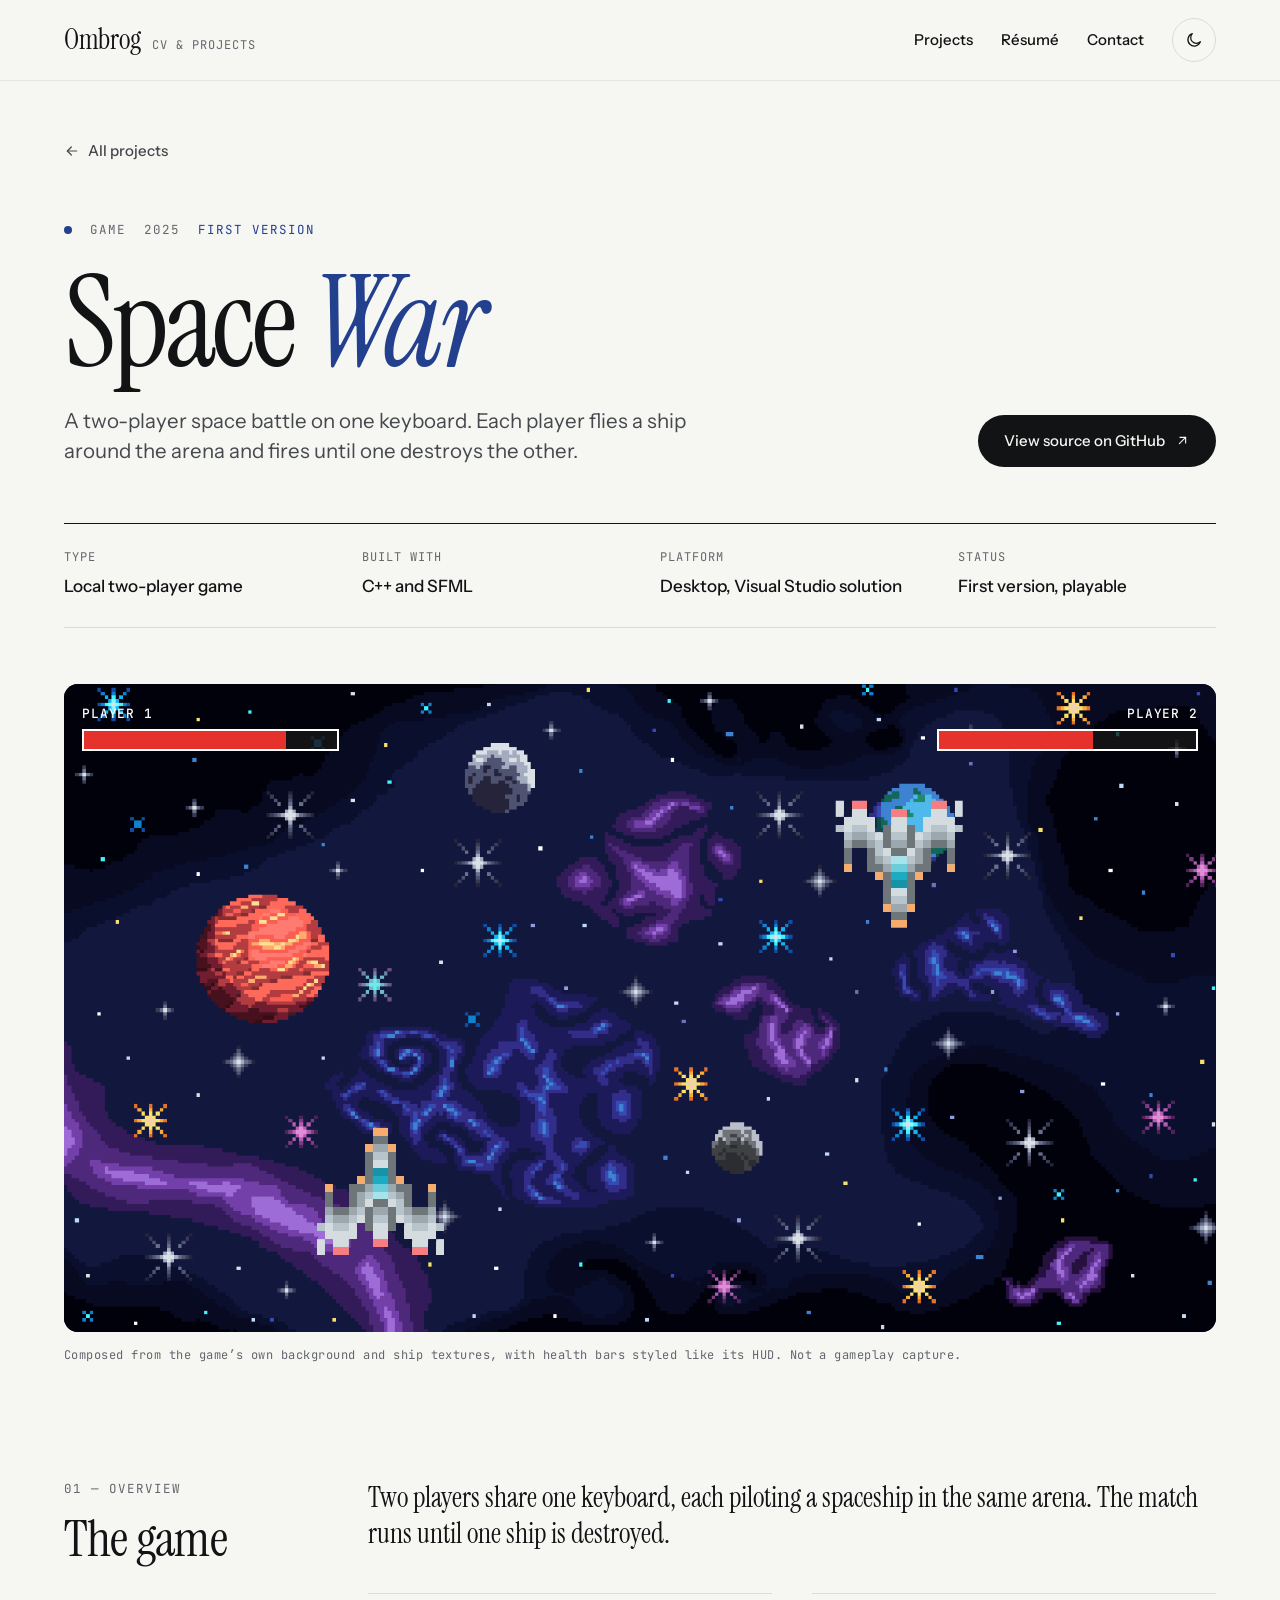
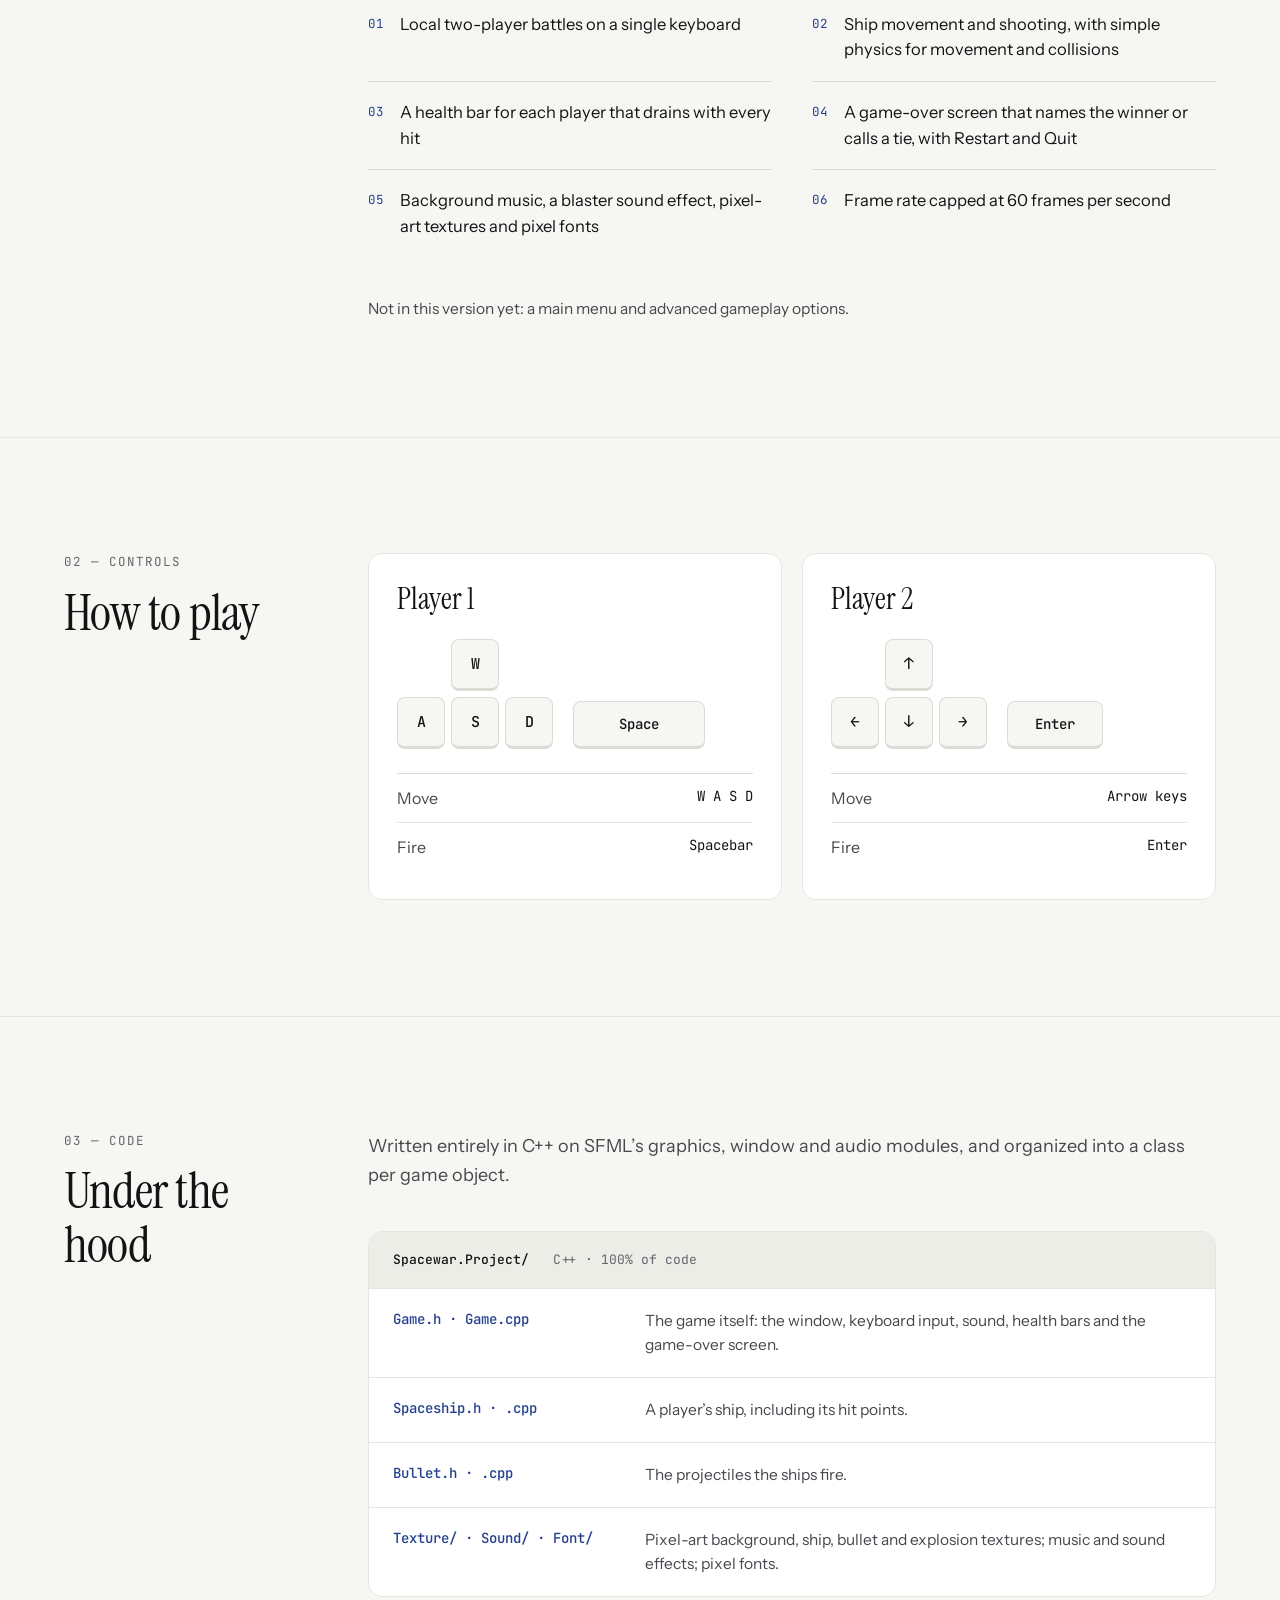
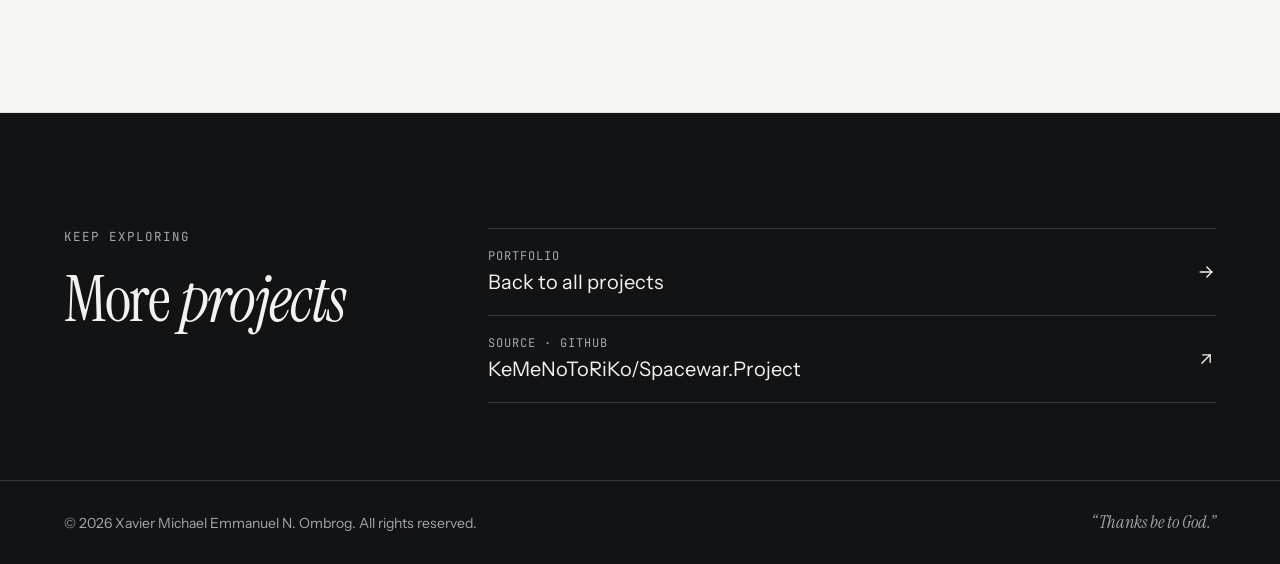
==== spacewar.html @ ef730c47 "fix" ====
<!doctype html>
<html lang="en">
<head>
<meta charset="utf-8">
<meta name="viewport" content="width=device-width, initial-scale=1">
<title>Space War — Project</title>
<meta name="description" content="Space War: a two-player space battle on one keyboard, written in C++ with SFML.">
<link rel="preconnect" href="https://fonts.googleapis.com">
<link rel="preconnect" href="https://fonts.gstatic.com" crossorigin="anonymous">
<link href="https://fonts.googleapis.com/css2?family=Instrument+Sans:wght@400;500;600&amp;family=Instrument+Serif:ital@0;1&amp;family=JetBrains+Mono:wght@400;500&amp;display=swap" rel="stylesheet">
<style>
html{scroll-behavior:smooth}
body{margin:0;background:#121315}
body:has(.t-dark){background:#16171A}
.t-light{--bg:#F6F6F3;--surface:#FFFFFF;--surface-2:#EDEDE8;--ink:#121315;--ink-2:#45484D;--muted:#63676D;--line:#DCDCD6;--line-soft:#E6E6E1;--rule:#121315;--band:#121315;--band-ink:#F2F2EE;--band-muted:#A3A7AD;--band-line:#34373C;--btn:#121315;--btn-ink:#F6F6F3;--btn-hover:#2C2F35;color-scheme:light}
.t-dark{--bg:#0F1012;--surface:#16171A;--surface-2:#1C1D21;--ink:#EDEDE8;--ink-2:#B9BCC1;--muted:#8E9298;--line:#2B2D32;--line-soft:#222428;--rule:#EDEDE8;--band:#16171A;--band-ink:#EDEDE8;--band-muted:#8E9298;--band-line:#2B2D32;--btn:#EDEDE8;--btn-ink:#0F1012;--btn-hover:#FFFFFF;color-scheme:dark}
.t-light.a-blue{--accent:#23408E}.t-dark.a-blue{--accent:#9DB2F2}
.t-light.a-forest{--accent:#1F5C52}.t-dark.a-forest{--accent:#8CCFBF}
.t-light.a-wine{--accent:#7A2E3A}.t-dark.a-wine{--accent:#E8A6B1}
a{color:inherit;text-decoration:none}
a:hover{color:var(--accent)}
.band a:hover{color:var(--band-ink);text-decoration:underline;text-underline-offset:5px;text-decoration-thickness:1px}
.btn:hover{background:var(--btn-hover) !important;color:var(--btn-ink) !important}
.toggle:hover{border-color:var(--ink) !important}
:focus-visible{outline:2px solid var(--accent);outline-offset:3px}
::selection{background:var(--accent);color:var(--bg)}
.t-light .icon-sun,.t-dark .icon-moon{display:none}
</style>
</head>
<body>
<div id="top" class="t-light a-blue" style="background: var(--bg); color: var(--ink); font-family: 'Instrument Sans', 'Helvetica Neue', Arial, sans-serif; font-size: 16px; line-height: 1.5; -webkit-font-smoothing: antialiased; transition: background-color 0.25s ease, color 0.25s ease">
  <script src="site.js"></script>

  <!-- Masthead -->
  <header style="border-bottom: 1px solid var(--line-soft)">
    <div style="max-width: 1280px; margin: 0 auto; padding: 18px clamp(20px, 5vw, 64px); box-sizing: border-box; display: flex; flex-wrap: wrap; align-items: center; justify-content: space-between; gap: 8px 32px">
      <a href="index.html" style="display: flex; align-items: baseline; gap: 12px; min-height: 44px; flex-wrap: wrap; align-content: center">
        <span style="font-family: 'Instrument Serif', 'Iowan Old Style', Georgia, serif; font-size: 28px; line-height: 44px; letter-spacing: -0.01em">Ombrog</span>
        <span style="font-family: 'JetBrains Mono', ui-monospace, Menlo, monospace; font-size: 12px; letter-spacing: 0.08em; text-transform: uppercase; color: var(--muted)">CV &amp; projects</span>
      </a>
      <div style="display: flex; flex-wrap: wrap; align-items: center; gap: 8px 28px">
        <nav aria-label="Site" style="display: flex; flex-wrap: wrap; gap: 0 28px; font-size: 15px; font-weight: 500">
          <a href="index.html#projects" style="display: flex; align-items: center; min-height: 44px">Projects</a>
          <a href="index.html#resume" style="display: flex; align-items: center; min-height: 44px">Résumé</a>
          <a href="index.html#contact" style="display: flex; align-items: center; min-height: 44px">Contact</a>
        </nav>
        <button type="button" class="toggle" id="theme-toggle" aria-label="Switch to dark theme" title="Switch to dark theme" style="width: 44px; height: 44px; padding: 0; display: inline-flex; align-items: center; justify-content: center; border-radius: 999px; border: 1px solid var(--line); background: transparent; color: var(--ink); cursor: pointer; transition: border-color 0.2s ease">
          <svg class="icon-moon" width="18" height="18" viewBox="0 0 24 24" fill="none" stroke="currentColor" stroke-width="1.7" stroke-linecap="round" stroke-linejoin="round" aria-hidden="true"><path d="M20.5 14.2A8.5 8.5 0 1 1 9.8 3.5a6.8 6.8 0 0 0 10.7 10.7z"></path></svg>
          <svg class="icon-sun" width="18" height="18" viewBox="0 0 24 24" fill="none" stroke="currentColor" stroke-width="1.7" stroke-linecap="round" stroke-linejoin="round" aria-hidden="true"><circle cx="12" cy="12" r="4"></circle><path d="M12 2.5v2M12 19.5v2M4.6 4.6L6 6M18 18l1.4 1.4M2.5 12h2M19.5 12h2M4.6 19.4L6 18M18 6l1.4-1.4"></path></svg>
        </button>
      </div>
    </div>
  </header>

  <main>
    <!-- Title -->
    <section aria-labelledby="pj-title" style="max-width: 1280px; margin: 0 auto; padding: clamp(32px, 4vw, 48px) clamp(20px, 5vw, 64px) clamp(40px, 5vw, 56px); box-sizing: border-box; display: flex; flex-direction: column; gap: 24px">
      <a href="index.html#projects" style="align-self: flex-start; display: inline-flex; align-items: center; gap: 8px; min-height: 44px; font-size: 15px; font-weight: 500; color: var(--ink-2)">
        <svg width="16" height="16" viewBox="0 0 24 24" fill="none" stroke="currentColor" stroke-width="1.8" stroke-linecap="round" stroke-linejoin="round" aria-hidden="true"><path d="M19 12H5"></path><path d="M11 6l-6 6 6 6"></path></svg>
        <span>All projects</span>
      </a>
      <p style="margin: 24px 0 0; display: flex; flex-wrap: wrap; align-items: center; gap: 6px 18px; font-family: 'JetBrains Mono', ui-monospace, Menlo, monospace; font-size: 12.5px; letter-spacing: 0.08em; text-transform: uppercase; color: var(--muted)">
        <span aria-hidden="true" style="width: 8px; height: 8px; border-radius: 50%; background: var(--accent); flex: none"></span>
        <span>Game</span>
        <span>2025</span>
        <span style="color: var(--accent)">First version</span>
      </p>
      <div style="display: flex; flex-wrap: wrap; align-items: flex-end; justify-content: space-between; gap: 28px 64px">
        <div style="flex: 999 1 560px; min-width: 0; display: flex; flex-direction: column; gap: 24px">
          <h1 id="pj-title" style="margin: 0; font-family: 'Instrument Serif', 'Iowan Old Style', Georgia, serif; font-weight: 400; font-size: clamp(3.5rem, 10vw, 9rem); line-height: 0.92; letter-spacing: -0.03em">Space <em style="font-style: italic; color: var(--accent)">War</em></h1>
          <p style="margin: 0; max-width: 40rem; font-size: clamp(1.125rem, 1.6vw, 1.375rem); line-height: 1.5; color: var(--ink-2); text-wrap: pretty">A two-player space battle on one keyboard. Each player flies a ship around the arena and fires until one destroys the other.</p>
        </div>
        <a class="btn" href="https://github.com/KeMeNoToRiKo/Spacewar.Project" target="_blank" rel="noopener" style="display: inline-flex; align-items: center; gap: 10px; min-height: 52px; padding: 0 26px; border-radius: 999px; background: var(--btn); color: var(--btn-ink); font-size: 15px; font-weight: 500; transition: background-color 0.2s ease">
          <span>View source on GitHub</span>
          <svg width="15" height="15" viewBox="0 0 24 24" fill="none" stroke="currentColor" stroke-width="1.8" stroke-linecap="round" stroke-linejoin="round" aria-hidden="true"><path d="M7 17L17 7"></path><path d="M8 7h9v9"></path></svg>
        </a>
      </div>
    </section>

    <!-- Facts -->
    <div style="max-width: 1280px; margin: 0 auto; padding: 0 clamp(20px, 5vw, 64px); box-sizing: border-box">
      <dl style="margin: 0; display: grid; grid-template-columns: repeat(auto-fit, minmax(min(220px, 100%), 1fr)); gap: 0 40px; border-top: 1px solid var(--rule); border-bottom: 1px solid var(--line)">
        <div style="display: flex; flex-direction: column; gap: 8px; padding: 24px 0 28px">
          <dt style="font-family: 'JetBrains Mono', ui-monospace, Menlo, monospace; font-size: 12px; letter-spacing: 0.08em; text-transform: uppercase; color: var(--muted)">Type</dt>
          <dd style="margin: 0; font-size: 17px; font-weight: 500">Local two-player game</dd>
        </div>
        <div style="display: flex; flex-direction: column; gap: 8px; padding: 24px 0 28px">
          <dt style="font-family: 'JetBrains Mono', ui-monospace, Menlo, monospace; font-size: 12px; letter-spacing: 0.08em; text-transform: uppercase; color: var(--muted)">Built with</dt>
          <dd style="margin: 0; font-size: 17px; font-weight: 500">C++ and SFML</dd>
        </div>
        <div style="display: flex; flex-direction: column; gap: 8px; padding: 24px 0 28px">
          <dt style="font-family: 'JetBrains Mono', ui-monospace, Menlo, monospace; font-size: 12px; letter-spacing: 0.08em; text-transform: uppercase; color: var(--muted)">Platform</dt>
          <dd style="margin: 0; font-size: 17px; font-weight: 500">Desktop, Visual Studio solution</dd>
        </div>
        <div style="display: flex; flex-direction: column; gap: 8px; padding: 24px 0 28px">
          <dt style="font-family: 'JetBrains Mono', ui-monospace, Menlo, monospace; font-size: 12px; letter-spacing: 0.08em; text-transform: uppercase; color: var(--muted)">Status</dt>
          <dd style="margin: 0; font-size: 17px; font-weight: 500">First version, playable</dd>
        </div>
      </dl>
    </div>

    <!-- Stage -->
    <figure style="max-width: 1280px; margin: 0 auto; padding: clamp(40px, 5vw, 56px) clamp(20px, 5vw, 64px) 0; box-sizing: border-box; display: flex; flex-direction: column; gap: 14px">
      <div style="position: relative; aspect-ratio: 16 / 9; border-radius: 14px; overflow: hidden; background: #0B0E24">
        <img src="assets/spacewar/Background2.jpg" alt="Space War’s pixel-art arena: a starfield with planets and nebulae, with Player 1’s ship at the lower left and Player 2’s ship at the upper right" width="1336" height="768" style="position: absolute; inset: 0; width: 100%; height: 100%; object-fit: cover; image-rendering: pixelated">
        <img src="assets/spacewar/Spaceship.png" alt="" width="256" height="256" style="position: absolute; left: 22%; bottom: 12%; width: 11%; height: auto; image-rendering: pixelated">
        <img src="assets/spacewar/Spaceship.png" alt="" width="256" height="256" style="position: absolute; right: 22%; top: 18%; width: 11%; height: auto; transform: rotate(180deg); image-rendering: pixelated">
        <div aria-hidden="true" style="position: absolute; left: 1.6%; right: 1.6%; top: 3%; display: flex; justify-content: space-between; gap: 16px">
          <div style="display: flex; flex-direction: column; gap: 6px; width: 23%">
            <span style="font-family: 'JetBrains Mono', ui-monospace, Menlo, monospace; font-size: clamp(9px, 1vw, 13px); font-weight: 500; letter-spacing: 0.06em; color: #FFFFFF">PLAYER 1</span>
            <span style="display: block; height: clamp(8px, 1.4vw, 18px); border: 2px solid #FFFFFF; background: rgba(25, 25, 25, 0.78)">
              <span style="display: block; width: 80%; height: 100%; background: #E5322D"></span>
            </span>
          </div>
          <div style="display: flex; flex-direction: column; align-items: flex-end; gap: 6px; width: 23%">
            <span style="font-family: 'JetBrains Mono', ui-monospace, Menlo, monospace; font-size: clamp(9px, 1vw, 13px); font-weight: 500; letter-spacing: 0.06em; color: #FFFFFF">PLAYER 2</span>
            <span style="display: block; width: 100%; height: clamp(8px, 1.4vw, 18px); border: 2px solid #FFFFFF; background: rgba(25, 25, 25, 0.78)">
              <span style="display: block; width: 60%; height: 100%; background: #E5322D"></span>
            </span>
          </div>
        </div>
      </div>
      <figcaption style="font-family: 'JetBrains Mono', ui-monospace, Menlo, monospace; font-size: 12px; letter-spacing: 0.04em; color: var(--muted)">Composed from the game’s own background and ship textures, with health bars styled like its HUD. Not a gameplay capture.</figcaption>
    </figure>

    <!-- 01 Overview -->
    <section aria-labelledby="overview-title" style="max-width: 1280px; margin: 0 auto; padding: clamp(80px, 9vw, 120px) clamp(20px, 5vw, 64px); box-sizing: border-box; display: flex; flex-wrap: wrap; gap: 32px 64px">
      <div style="flex: 1 1 240px; display: flex; flex-direction: column; gap: 14px">
        <p style="margin: 0; font-family: 'JetBrains Mono', ui-monospace, Menlo, monospace; font-size: 12.5px; letter-spacing: 0.08em; text-transform: uppercase; color: var(--muted)">01 — Overview</p>
        <h2 id="overview-title" style="margin: 0; font-family: 'Instrument Serif', 'Iowan Old Style', Georgia, serif; font-weight: 400; font-size: clamp(2.25rem, 4vw, 3.5rem); line-height: 1.04; letter-spacing: -0.015em">The game</h2>
      </div>
      <div style="flex: 999 1 600px; min-width: 0; display: flex; flex-direction: column; gap: 40px">
        <p style="margin: 0; font-family: 'Instrument Serif', 'Iowan Old Style', Georgia, serif; font-size: clamp(1.5rem, 2.2vw, 2rem); line-height: 1.3; text-wrap: pretty">Two players share one keyboard, each piloting a spaceship in the same arena. The match runs until one ship is destroyed.</p>
        <ul style="margin: 0; padding: 0; list-style: none; display: grid; grid-template-columns: repeat(auto-fit, minmax(min(280px, 100%), 1fr)); gap: 0 40px">
          <li style="display: flex; gap: 16px; padding: 18px 0; border-top: 1px solid var(--line)">
            <span style="flex: none; font-family: 'JetBrains Mono', ui-monospace, Menlo, monospace; font-size: 12.5px; padding-top: 3px; color: var(--accent)">01</span>
            <span style="font-size: 16.5px; line-height: 1.55">Local two-player battles on a single keyboard</span>
          </li>
          <li style="display: flex; gap: 16px; padding: 18px 0; border-top: 1px solid var(--line)">
            <span style="flex: none; font-family: 'JetBrains Mono', ui-monospace, Menlo, monospace; font-size: 12.5px; padding-top: 3px; color: var(--accent)">02</span>
            <span style="font-size: 16.5px; line-height: 1.55">Ship movement and shooting, with simple physics for movement and collisions</span>
          </li>
          <li style="display: flex; gap: 16px; padding: 18px 0; border-top: 1px solid var(--line)">
            <span style="flex: none; font-family: 'JetBrains Mono', ui-monospace, Menlo, monospace; font-size: 12.5px; padding-top: 3px; color: var(--accent)">03</span>
            <span style="font-size: 16.5px; line-height: 1.55">A health bar for each player that drains with every hit</span>
          </li>
          <li style="display: flex; gap: 16px; padding: 18px 0; border-top: 1px solid var(--line)">
            <span style="flex: none; font-family: 'JetBrains Mono', ui-monospace, Menlo, monospace; font-size: 12.5px; padding-top: 3px; color: var(--accent)">04</span>
            <span style="font-size: 16.5px; line-height: 1.55">A game-over screen that names the winner or calls a tie, with Restart and Quit</span>
          </li>
          <li style="display: flex; gap: 16px; padding: 18px 0; border-top: 1px solid var(--line)">
            <span style="flex: none; font-family: 'JetBrains Mono', ui-monospace, Menlo, monospace; font-size: 12.5px; padding-top: 3px; color: var(--accent)">05</span>
            <span style="font-size: 16.5px; line-height: 1.55">Background music, a blaster sound effect, pixel-art textures and pixel fonts</span>
          </li>
          <li style="display: flex; gap: 16px; padding: 18px 0; border-top: 1px solid var(--line)">
            <span style="flex: none; font-family: 'JetBrains Mono', ui-monospace, Menlo, monospace; font-size: 12.5px; padding-top: 3px; color: var(--accent)">06</span>
            <span style="font-size: 16.5px; line-height: 1.55">Frame rate capped at 60 frames per second</span>
          </li>
        </ul>
        <p style="margin: 0; font-size: 15.5px; line-height: 1.6; color: var(--ink-2)">Not in this version yet: a main menu and advanced gameplay options.</p>
      </div>
    </section>

    <!-- 02 Controls -->
    <section aria-labelledby="controls-title" style="border-top: 1px solid var(--line-soft)">
      <div style="max-width: 1280px; margin: 0 auto; padding: clamp(80px, 9vw, 120px) clamp(20px, 5vw, 64px); box-sizing: border-box; display: flex; flex-wrap: wrap; gap: 32px 64px">
        <div style="flex: 1 1 240px; display: flex; flex-direction: column; gap: 14px">
          <p style="margin: 0; font-family: 'JetBrains Mono', ui-monospace, Menlo, monospace; font-size: 12.5px; letter-spacing: 0.08em; text-transform: uppercase; color: var(--muted)">02 — Controls</p>
          <h2 id="controls-title" style="margin: 0; font-family: 'Instrument Serif', 'Iowan Old Style', Georgia, serif; font-weight: 400; font-size: clamp(2.25rem, 4vw, 3.5rem); line-height: 1.04; letter-spacing: -0.015em">How to play</h2>
        </div>
        <div style="flex: 999 1 600px; min-width: 0; display: grid; grid-template-columns: repeat(auto-fit, minmax(min(300px, 100%), 1fr)); gap: 20px">
          <!-- Player 1 -->
          <div style="display: flex; flex-direction: column; gap: 24px; padding: 28px; background: var(--surface); border: 1px solid var(--line-soft); border-radius: 14px">
            <h3 style="margin: 0; font-family: 'Instrument Serif', 'Iowan Old Style', Georgia, serif; font-weight: 400; font-size: 30px; line-height: 1.1">Player 1</h3>
            <div aria-hidden="true" style="display: flex; flex-wrap: wrap; align-items: flex-end; gap: 20px">
              <div style="display: grid; grid-template-columns: repeat(3, 48px); gap: 6px">
                <span></span>
                <kbd style="display: flex; align-items: center; justify-content: center; height: 48px; border: 1px solid var(--line); border-bottom-width: 3px; border-radius: 8px; background: var(--bg); font-family: 'JetBrains Mono', ui-monospace, Menlo, monospace; font-size: 15px; font-weight: 500">W</kbd>
                <span></span>
                <kbd style="display: flex; align-items: center; justify-content: center; height: 48px; border: 1px solid var(--line); border-bottom-width: 3px; border-radius: 8px; background: var(--bg); font-family: 'JetBrains Mono', ui-monospace, Menlo, monospace; font-size: 15px; font-weight: 500">A</kbd>
                <kbd style="display: flex; align-items: center; justify-content: center; height: 48px; border: 1px solid var(--line); border-bottom-width: 3px; border-radius: 8px; background: var(--bg); font-family: 'JetBrains Mono', ui-monospace, Menlo, monospace; font-size: 15px; font-weight: 500">S</kbd>
                <kbd style="display: flex; align-items: center; justify-content: center; height: 48px; border: 1px solid var(--line); border-bottom-width: 3px; border-radius: 8px; background: var(--bg); font-family: 'JetBrains Mono', ui-monospace, Menlo, monospace; font-size: 15px; font-weight: 500">D</kbd>
              </div>
              <kbd style="display: flex; align-items: center; justify-content: center; height: 48px; min-width: 132px; padding: 0 16px; box-sizing: border-box; border: 1px solid var(--line); border-bottom-width: 3px; border-radius: 8px; background: var(--bg); font-family: 'JetBrains Mono', ui-monospace, Menlo, monospace; font-size: 14px; font-weight: 500">Space</kbd>
            </div>
            <dl style="margin: 0; display: flex; flex-direction: column; border-top: 1px solid var(--line)">
              <div style="display: flex; justify-content: space-between; gap: 16px; padding: 12px 0; border-bottom: 1px solid var(--line-soft)">
                <dt style="color: var(--ink-2)">Move</dt>
                <dd style="margin: 0; font-family: 'JetBrains Mono', ui-monospace, Menlo, monospace; font-size: 14px">W A S D</dd>
              </div>
              <div style="display: flex; justify-content: space-between; gap: 16px; padding: 12px 0">
                <dt style="color: var(--ink-2)">Fire</dt>
                <dd style="margin: 0; font-family: 'JetBrains Mono', ui-monospace, Menlo, monospace; font-size: 14px">Spacebar</dd>
              </div>
            </dl>
          </div>
          <!-- Player 2 -->
          <div style="display: flex; flex-direction: column; gap: 24px; padding: 28px; background: var(--surface); border: 1px solid var(--line-soft); border-radius: 14px">
            <h3 style="margin: 0; font-family: 'Instrument Serif', 'Iowan Old Style', Georgia, serif; font-weight: 400; font-size: 30px; line-height: 1.1">Player 2</h3>
            <div aria-hidden="true" style="display: flex; flex-wrap: wrap; align-items: flex-end; gap: 20px">
              <div style="display: grid; grid-template-columns: repeat(3, 48px); gap: 6px">
                <span></span>
                <kbd style="display: flex; align-items: center; justify-content: center; height: 48px; border: 1px solid var(--line); border-bottom-width: 3px; border-radius: 8px; background: var(--bg); font-family: 'JetBrains Mono', ui-monospace, Menlo, monospace; font-size: 16px; font-weight: 500">↑</kbd>
                <span></span>
                <kbd style="display: flex; align-items: center; justify-content: center; height: 48px; border: 1px solid var(--line); border-bottom-width: 3px; border-radius: 8px; background: var(--bg); font-family: 'JetBrains Mono', ui-monospace, Menlo, monospace; font-size: 16px; font-weight: 500">←</kbd>
                <kbd style="display: flex; align-items: center; justify-content: center; height: 48px; border: 1px solid var(--line); border-bottom-width: 3px; border-radius: 8px; background: var(--bg); font-family: 'JetBrains Mono', ui-monospace, Menlo, monospace; font-size: 16px; font-weight: 500">↓</kbd>
                <kbd style="display: flex; align-items: center; justify-content: center; height: 48px; border: 1px solid var(--line); border-bottom-width: 3px; border-radius: 8px; background: var(--bg); font-family: 'JetBrains Mono', ui-monospace, Menlo, monospace; font-size: 16px; font-weight: 500">→</kbd>
              </div>
              <kbd style="display: flex; align-items: center; justify-content: center; height: 48px; min-width: 96px; padding: 0 16px; box-sizing: border-box; border: 1px solid var(--line); border-bottom-width: 3px; border-radius: 8px; background: var(--bg); font-family: 'JetBrains Mono', ui-monospace, Menlo, monospace; font-size: 14px; font-weight: 500">Enter</kbd>
            </div>
            <dl style="margin: 0; display: flex; flex-direction: column; border-top: 1px solid var(--line)">
              <div style="display: flex; justify-content: space-between; gap: 16px; padding: 12px 0; border-bottom: 1px solid var(--line-soft)">
                <dt style="color: var(--ink-2)">Move</dt>
                <dd style="margin: 0; font-family: 'JetBrains Mono', ui-monospace, Menlo, monospace; font-size: 14px">Arrow keys</dd>
              </div>
              <div style="display: flex; justify-content: space-between; gap: 16px; padding: 12px 0">
                <dt style="color: var(--ink-2)">Fire</dt>
                <dd style="margin: 0; font-family: 'JetBrains Mono', ui-monospace, Menlo, monospace; font-size: 14px">Enter</dd>
              </div>
            </dl>
          </div>
        </div>
      </div>
    </section>

    <!-- 03 Under the hood -->
    <section aria-labelledby="code-title" style="border-top: 1px solid var(--line-soft)">
      <div style="max-width: 1280px; margin: 0 auto; padding: clamp(80px, 9vw, 120px) clamp(20px, 5vw, 64px); box-sizing: border-box; display: flex; flex-wrap: wrap; gap: 32px 64px">
        <div style="flex: 1 1 240px; display: flex; flex-direction: column; gap: 14px">
          <p style="margin: 0; font-family: 'JetBrains Mono', ui-monospace, Menlo, monospace; font-size: 12.5px; letter-spacing: 0.08em; text-transform: uppercase; color: var(--muted)">03 — Code</p>
          <h2 id="code-title" style="margin: 0; font-family: 'Instrument Serif', 'Iowan Old Style', Georgia, serif; font-weight: 400; font-size: clamp(2.25rem, 4vw, 3.5rem); line-height: 1.04; letter-spacing: -0.015em">Under the hood</h2>
        </div>
        <div style="flex: 999 1 600px; min-width: 0; display: flex; flex-direction: column; gap: 40px">
          <p style="margin: 0; font-size: 18px; line-height: 1.65; color: var(--ink-2); text-wrap: pretty">Written entirely in C++ on SFML’s graphics, window and audio modules, and organized into a class per game object.</p>
          <div style="border: 1px solid var(--line-soft); border-radius: 14px; overflow: hidden; background: var(--surface)">
            <div style="display: flex; flex-wrap: wrap; gap: 6px 24px; padding: 18px 24px; border-bottom: 1px solid var(--line-soft); background: var(--surface-2)">
              <span style="font-family: 'JetBrains Mono', ui-monospace, Menlo, monospace; font-size: 13px; font-weight: 500">Spacewar.Project/</span>
              <span style="font-family: 'JetBrains Mono', ui-monospace, Menlo, monospace; font-size: 13px; color: var(--muted)">C++ · 100% of code</span>
            </div>
            <dl style="margin: 0; display: flex; flex-direction: column">
              <div style="display: flex; flex-wrap: wrap; gap: 6px 32px; padding: 20px 24px; border-bottom: 1px solid var(--line-soft)">
                <dt style="flex: 0 0 220px; font-family: 'JetBrains Mono', ui-monospace, Menlo, monospace; font-size: 14px; font-weight: 500; color: var(--accent)">Game.h · Game.cpp</dt>
                <dd style="flex: 1 1 280px; margin: 0; font-size: 15.5px; line-height: 1.55; color: var(--ink-2)">The game itself: the window, keyboard input, sound, health bars and the game-over screen.</dd>
              </div>
              <div style="display: flex; flex-wrap: wrap; gap: 6px 32px; padding: 20px 24px; border-bottom: 1px solid var(--line-soft)">
                <dt style="flex: 0 0 220px; font-family: 'JetBrains Mono', ui-monospace, Menlo, monospace; font-size: 14px; font-weight: 500; color: var(--accent)">Spaceship.h · .cpp</dt>
                <dd style="flex: 1 1 280px; margin: 0; font-size: 15.5px; line-height: 1.55; color: var(--ink-2)">A player’s ship, including its hit points.</dd>
              </div>
              <div style="display: flex; flex-wrap: wrap; gap: 6px 32px; padding: 20px 24px; border-bottom: 1px solid var(--line-soft)">
                <dt style="flex: 0 0 220px; font-family: 'JetBrains Mono', ui-monospace, Menlo, monospace; font-size: 14px; font-weight: 500; color: var(--accent)">Bullet.h · .cpp</dt>
                <dd style="flex: 1 1 280px; margin: 0; font-size: 15.5px; line-height: 1.55; color: var(--ink-2)">The projectiles the ships fire.</dd>
              </div>
              <div style="display: flex; flex-wrap: wrap; gap: 6px 32px; padding: 20px 24px">
                <dt style="flex: 0 0 220px; font-family: 'JetBrains Mono', ui-monospace, Menlo, monospace; font-size: 14px; font-weight: 500; color: var(--accent)">Texture/ · Sound/ · Font/</dt>
                <dd style="flex: 1 1 280px; margin: 0; font-size: 15.5px; line-height: 1.55; color: var(--ink-2)">Pixel-art background, ship, bullet and explosion textures; music and sound effects; pixel fonts.</dd>
              </div>
            </dl>
          </div>
        </div>
      </div>
    </section>
  </main>

  <!-- Next + footer -->
  <footer class="band" aria-labelledby="next-title" style="background: var(--band); color: var(--band-ink); border-top: 1px solid var(--line-soft)">
    <div style="max-width: 1280px; margin: 0 auto; padding: clamp(80px, 9vw, 120px) clamp(20px, 5vw, 64px) clamp(56px, 6vw, 88px); box-sizing: border-box; display: flex; flex-wrap: wrap; gap: 48px 64px">
      <div style="flex: 1 1 360px; display: flex; flex-direction: column; gap: 20px">
        <p style="margin: 0; font-family: 'JetBrains Mono', ui-monospace, Menlo, monospace; font-size: 12.5px; letter-spacing: 0.08em; text-transform: uppercase; color: var(--band-muted)">Keep exploring</p>
        <h2 id="next-title" style="margin: 0; font-family: 'Instrument Serif', 'Iowan Old Style', Georgia, serif; font-weight: 400; font-size: clamp(2.5rem, 5vw, 4.25rem); line-height: 1.02; letter-spacing: -0.02em">More <em style="font-style: italic">projects</em></h2>
      </div>
      <ul style="flex: 999 1 520px; min-width: 0; margin: 0; padding: 0; list-style: none; display: flex; flex-direction: column">
        <li style="border-top: 1px solid var(--band-line)">
          <a href="index.html#projects" style="display: flex; align-items: center; justify-content: space-between; gap: 16px; padding: 18px 0">
            <span style="display: flex; flex-direction: column; gap: 2px; min-width: 0">
              <span style="font-family: 'JetBrains Mono', ui-monospace, Menlo, monospace; font-size: 12px; letter-spacing: 0.08em; text-transform: uppercase; color: var(--band-muted)">Portfolio</span>
              <span style="font-size: 20px">Back to all projects</span>
            </span>
            <svg width="20" height="20" viewBox="0 0 24 24" fill="none" stroke="currentColor" stroke-width="1.6" stroke-linecap="round" stroke-linejoin="round" aria-hidden="true" style="flex: none"><path d="M5 12h14"></path><path d="M13 6l6 6-6 6"></path></svg>
          </a>
        </li>
        <li style="border-top: 1px solid var(--band-line); border-bottom: 1px solid var(--band-line)">
          <a href="https://github.com/KeMeNoToRiKo/Spacewar.Project" target="_blank" rel="noopener" style="display: flex; align-items: center; justify-content: space-between; gap: 16px; padding: 18px 0">
            <span style="display: flex; flex-direction: column; gap: 2px; min-width: 0">
              <span style="font-family: 'JetBrains Mono', ui-monospace, Menlo, monospace; font-size: 12px; letter-spacing: 0.08em; text-transform: uppercase; color: var(--band-muted)">Source · GitHub</span>
              <span style="font-size: 20px; overflow-wrap: anywhere">KeMeNoToRiKo/Spacewar.Project</span>
            </span>
            <svg width="20" height="20" viewBox="0 0 24 24" fill="none" stroke="currentColor" stroke-width="1.6" stroke-linecap="round" stroke-linejoin="round" aria-hidden="true" style="flex: none"><path d="M7 17L17 7"></path><path d="M8 7h9v9"></path></svg>
          </a>
        </li>
      </ul>
    </div>
    <div style="border-top: 1px solid var(--band-line)">
      <div style="max-width: 1280px; margin: 0 auto; padding: 28px clamp(20px, 5vw, 64px); box-sizing: border-box; display: flex; flex-wrap: wrap; align-items: baseline; justify-content: space-between; gap: 8px 32px">
        <p style="margin: 0; font-size: 14px; color: var(--band-muted)">© 2026 Xavier Michael Emmanuel N. Ombrog. All rights reserved.</p>
        <p style="margin: 0; font-family: 'Instrument Serif', 'Iowan Old Style', Georgia, serif; font-style: italic; font-size: 18px; color: var(--band-muted)">“Thanks be to God.”</p>
      </div>
    </div>
  </footer>
</div>
</body>
</html>
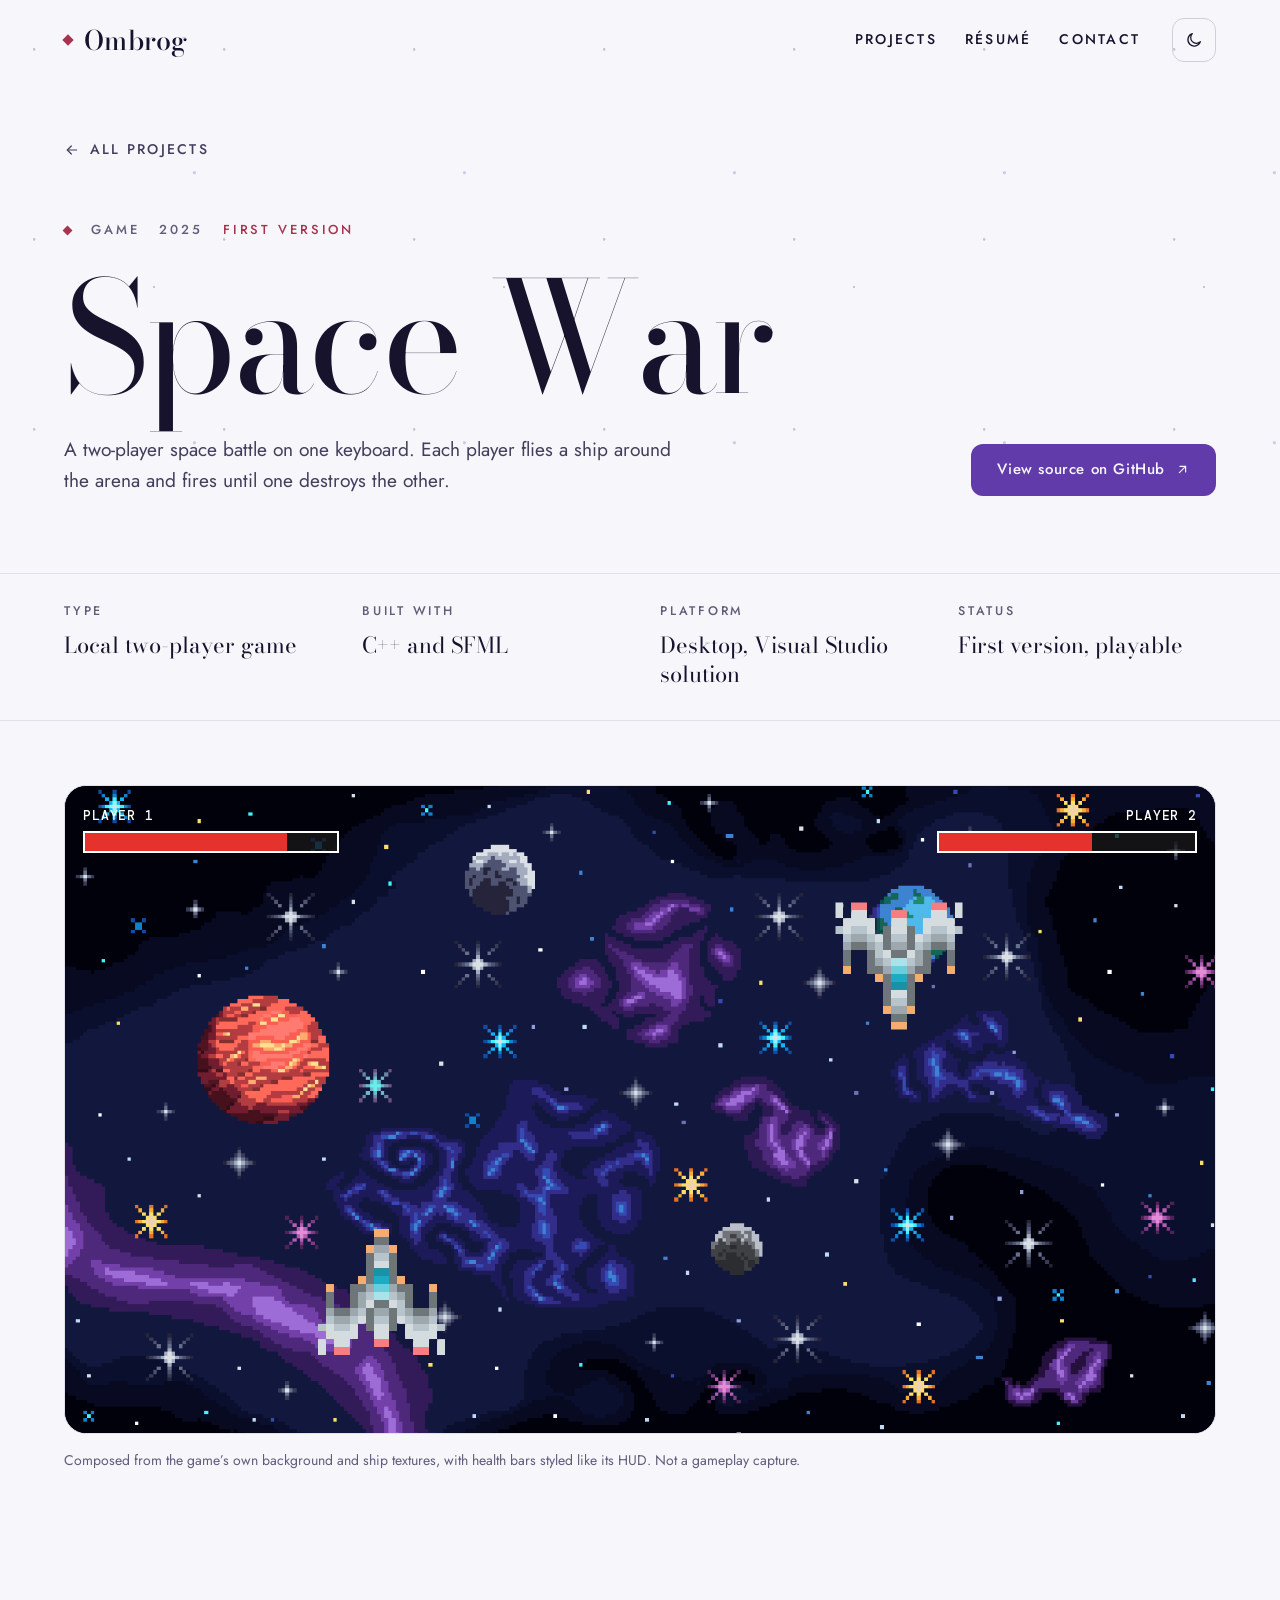
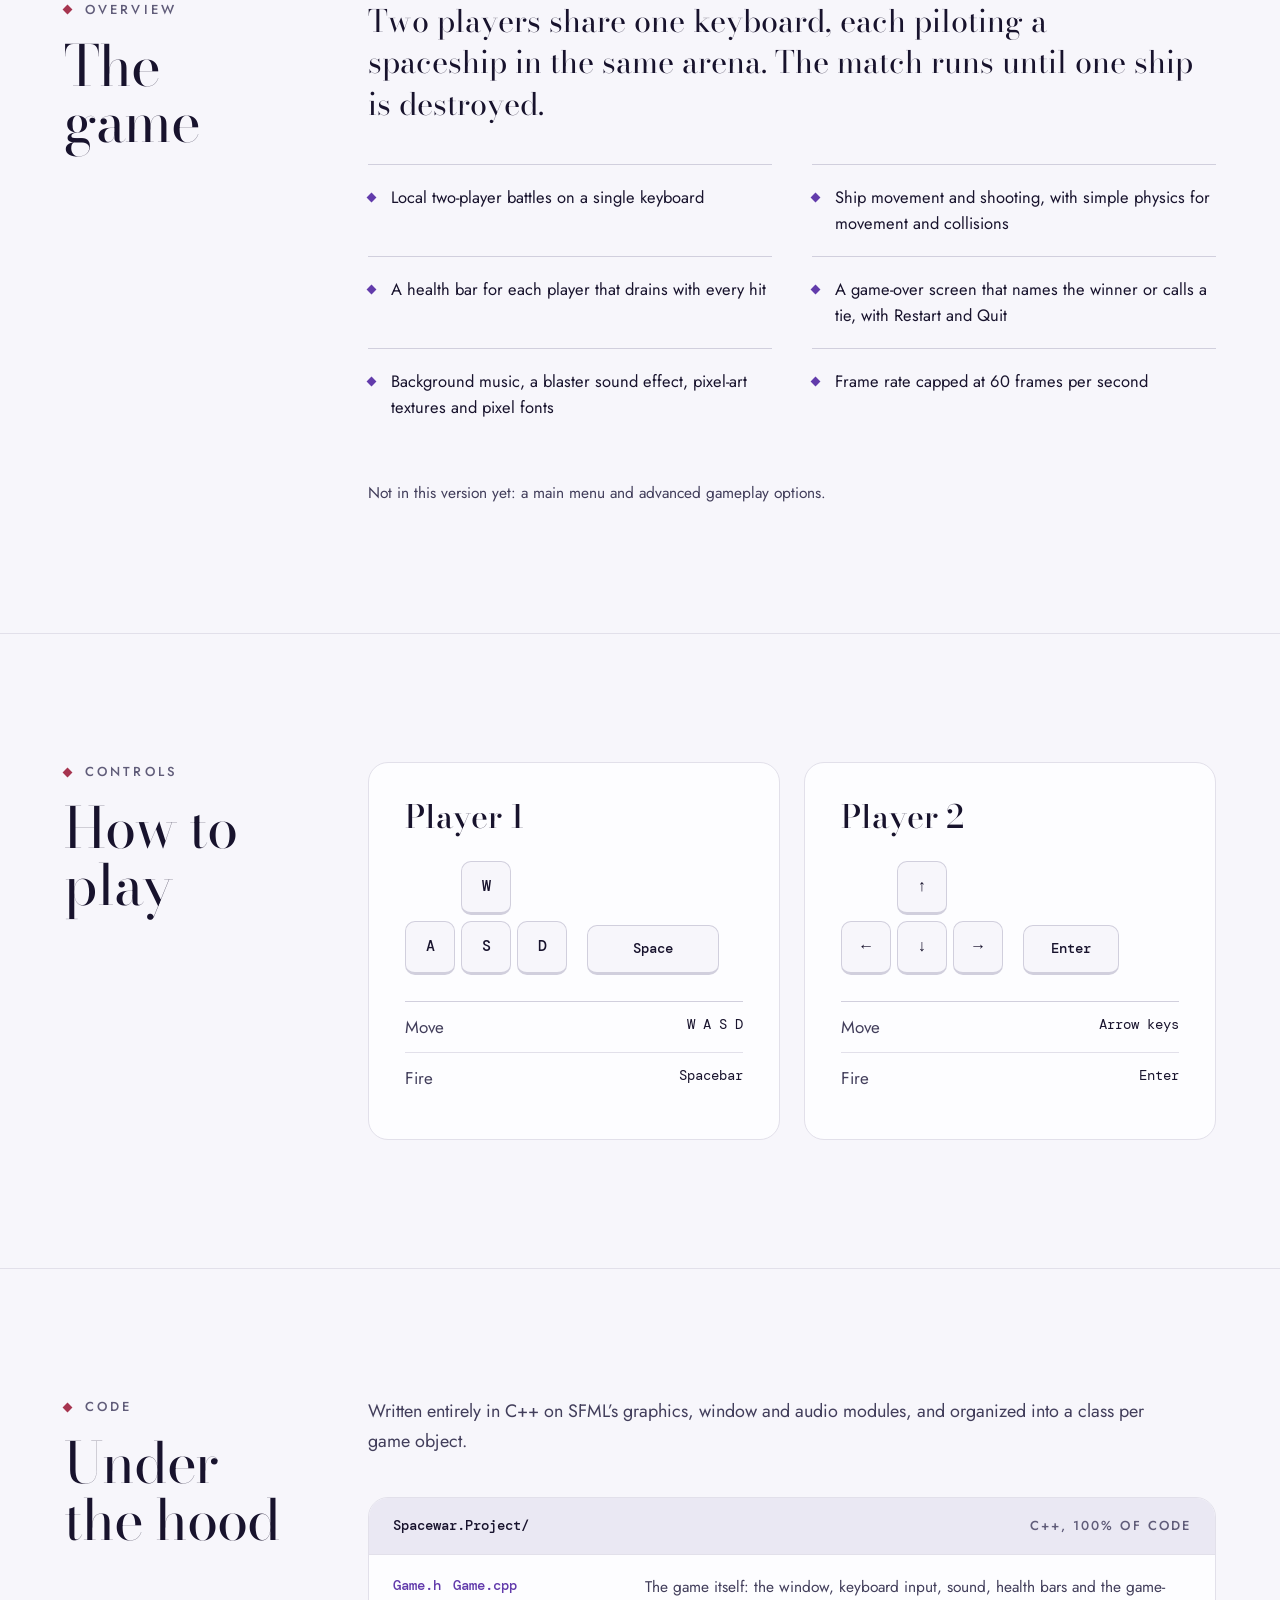
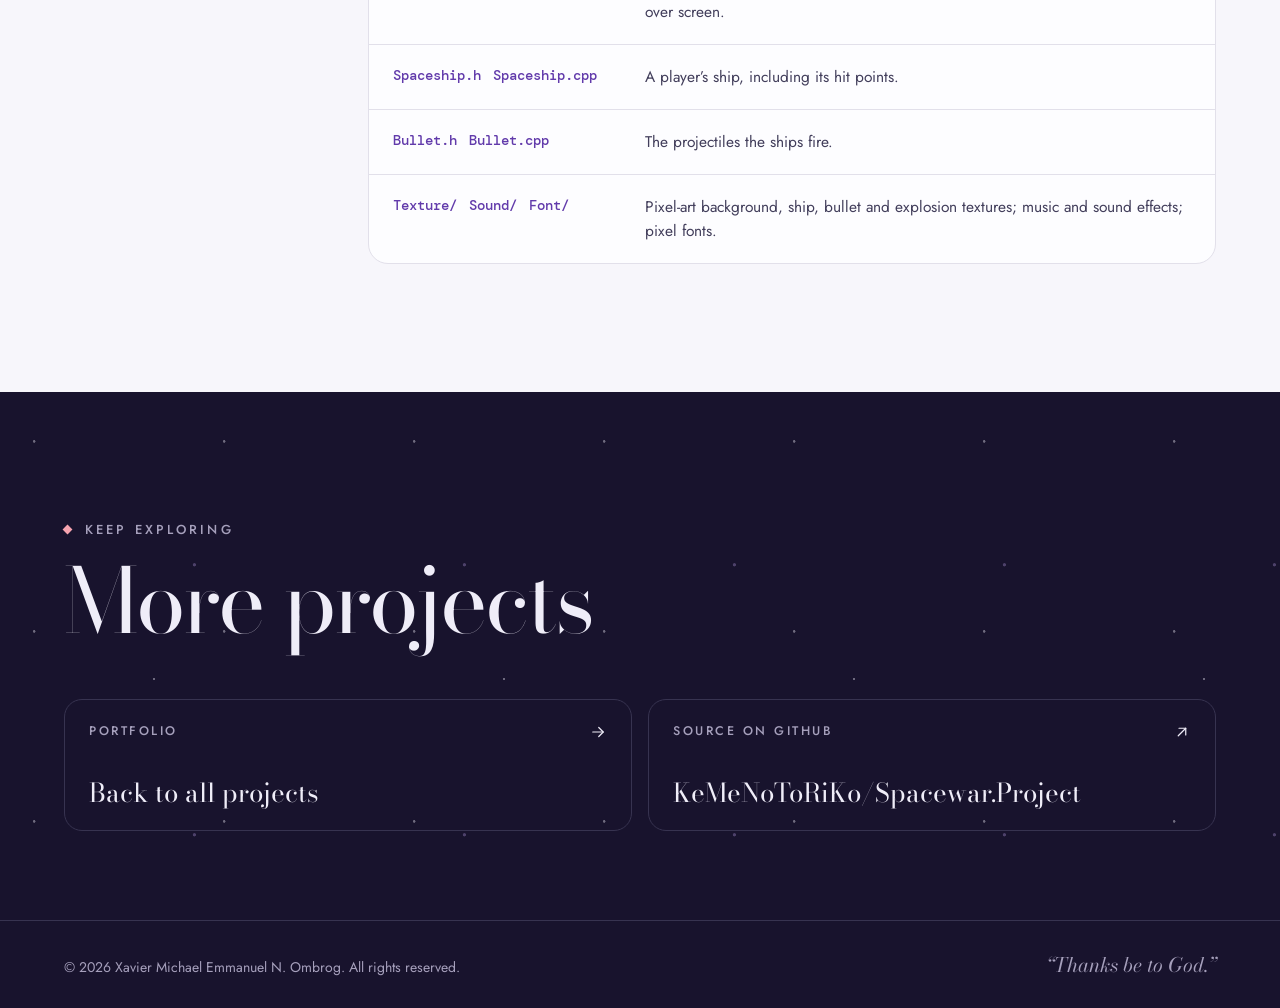
==== commit 29144920: "fix2" ====
--- a/spacewar.html
+++ b/spacewar.html
@@ -7,153 +7,160 @@
 <meta name="description" content="Space War: a two-player space battle on one keyboard, written in C++ with SFML.">
 <link rel="preconnect" href="https://fonts.googleapis.com">
 <link rel="preconnect" href="https://fonts.gstatic.com" crossorigin="anonymous">
-<link href="https://fonts.googleapis.com/css2?family=Instrument+Sans:wght@400;500;600&amp;family=Instrument+Serif:ital@0;1&amp;family=JetBrains+Mono:wght@400;500&amp;display=swap" rel="stylesheet">
+<link href="https://fonts.googleapis.com/css2?family=Bodoni+Moda:ital,opsz,wght@0,6..96,400..700;1,6..96,400..700&amp;family=DM+Mono:wght@400;500&amp;family=Jost:wght@400;500;600&amp;display=swap" rel="stylesheet">
 <style>
 html{scroll-behavior:smooth}
-body{margin:0;background:#121315}
-body:has(.t-dark){background:#16171A}
-.t-light{--bg:#F6F6F3;--surface:#FFFFFF;--surface-2:#EDEDE8;--ink:#121315;--ink-2:#45484D;--muted:#63676D;--line:#DCDCD6;--line-soft:#E6E6E1;--rule:#121315;--band:#121315;--band-ink:#F2F2EE;--band-muted:#A3A7AD;--band-line:#34373C;--btn:#121315;--btn-ink:#F6F6F3;--btn-hover:#2C2F35;color-scheme:light}
-.t-dark{--bg:#0F1012;--surface:#16171A;--surface-2:#1C1D21;--ink:#EDEDE8;--ink-2:#B9BCC1;--muted:#8E9298;--line:#2B2D32;--line-soft:#222428;--rule:#EDEDE8;--band:#16171A;--band-ink:#EDEDE8;--band-muted:#8E9298;--band-line:#2B2D32;--btn:#EDEDE8;--btn-ink:#0F1012;--btn-hover:#FFFFFF;color-scheme:dark}
-.t-light.a-blue{--accent:#23408E}.t-dark.a-blue{--accent:#9DB2F2}
-.t-light.a-forest{--accent:#1F5C52}.t-dark.a-forest{--accent:#8CCFBF}
-.t-light.a-wine{--accent:#7A2E3A}.t-dark.a-wine{--accent:#E8A6B1}
+body{margin:0;background:#100B21}
+body:has(.t-day){background:#F7F6FB}
+.t-night{--bg:#100B21;--surface:#18132D;--surface-2:#221C3A;--ink:#EFEDF8;--ink-2:#CBC7DD;--muted:#A6A0BC;--line:#373350;--line-soft:#26223D;--accent:#C8AEFA;--accent-2:#F6A3AF;--btn:#C8AEFA;--btn-ink:#100B21;--btn-hover:#EFEDF8;--star:rgba(239,237,248,0.5);--star-dim:rgba(200,174,250,0.4);color-scheme:dark}
+.t-day{--bg:#F7F6FB;--surface:#FDFDFF;--surface-2:#EAE8F3;--ink:#18132D;--ink-2:#423E5B;--muted:#605C79;--line:#D1CFDD;--line-soft:#E2E0EA;--accent:#623BAB;--accent-2:#A6344F;--btn:#623BAB;--btn-ink:#F7F6FB;--btn-hover:#18132D;--star:rgba(24,19,45,0.22);--star-dim:rgba(98,59,171,0.24);color-scheme:light}
+.band{--band:#18132D;--band-ink:#EFEDF8;--band-muted:#A6A0BC;--band-line:#373350;--band-accent:#C8AEFA;--accent:#C8AEFA;--accent-2:#F6A3AF;--star:rgba(239,237,248,0.4);--star-dim:rgba(200,174,250,0.3)}
+.stars{background-image:radial-gradient(circle at 18% 26%,var(--star) 0 1px,transparent 1.6px),radial-gradient(circle at 72% 64%,var(--star-dim) 0 1.2px,transparent 2px),radial-gradient(circle at 44% 82%,var(--star) 0 0.7px,transparent 1.3px);background-size:190px 190px,270px 270px,350px 350px}
 a{color:inherit;text-decoration:none}
 a:hover{color:var(--accent)}
-.band a:hover{color:var(--band-ink);text-decoration:underline;text-underline-offset:5px;text-decoration-thickness:1px}
+.band a:hover{color:var(--band-accent)}
 .btn:hover{background:var(--btn-hover) !important;color:var(--btn-ink) !important}
-.toggle:hover{border-color:var(--ink) !important}
+.toggle:hover{border-color:var(--accent) !important}
+.tile{transition:border-color .2s ease,background-color .2s ease}
+.tile:hover{border-color:var(--band-accent) !important;background-color:rgba(200,174,250,0.06) !important}
 :focus-visible{outline:2px solid var(--accent);outline-offset:3px}
 ::selection{background:var(--accent);color:var(--bg)}
-.t-light .icon-sun,.t-dark .icon-moon{display:none}
+@media (max-width:600px){.mast-nav{order:3;width:100%}}
+.t-day .icon-sun,.t-night .icon-moon{display:none}
 </style>
 </head>
 <body>
-<div id="top" class="t-light a-blue" style="background: var(--bg); color: var(--ink); font-family: 'Instrument Sans', 'Helvetica Neue', Arial, sans-serif; font-size: 16px; line-height: 1.5; -webkit-font-smoothing: antialiased; transition: background-color 0.25s ease, color 0.25s ease">
+<div id="top" class="t-night" style="background: var(--bg); color: var(--ink); font-family: 'Jost', 'Futura', 'Avenir Next', 'Century Gothic', sans-serif; font-size: 17px; line-height: 1.55; -webkit-font-smoothing: antialiased; overflow-x: clip; transition: background-color 0.3s ease, color 0.3s ease">
   <script src="site.js"></script>
 
-  <!-- Masthead -->
-  <header style="border-bottom: 1px solid var(--line-soft)">
-    <div style="max-width: 1280px; margin: 0 auto; padding: 18px clamp(20px, 5vw, 64px); box-sizing: border-box; display: flex; flex-wrap: wrap; align-items: center; justify-content: space-between; gap: 8px 32px">
-      <a href="index.html" style="display: flex; align-items: baseline; gap: 12px; min-height: 44px; flex-wrap: wrap; align-content: center">
-        <span style="font-family: 'Instrument Serif', 'Iowan Old Style', Georgia, serif; font-size: 28px; line-height: 44px; letter-spacing: -0.01em">Ombrog</span>
-        <span style="font-family: 'JetBrains Mono', ui-monospace, Menlo, monospace; font-size: 12px; letter-spacing: 0.08em; text-transform: uppercase; color: var(--muted)">CV &amp; projects</span>
-      </a>
-      <div style="display: flex; flex-wrap: wrap; align-items: center; gap: 8px 28px">
-        <nav aria-label="Site" style="display: flex; flex-wrap: wrap; gap: 0 28px; font-size: 15px; font-weight: 500">
+  <!-- Masthead and title, over a faint starfield -->
+  <div class="stars" style="border-bottom: 1px solid var(--line-soft)">
+    <header>
+      <div style="max-width: 1280px; margin: 0 auto; padding: 18px clamp(20px, 5vw, 64px); box-sizing: border-box; display: flex; flex-wrap: wrap; align-items: center; justify-content: space-between; gap: 8px 32px">
+        <a href="index.html" style="display: flex; align-items: center; gap: 12px; min-height: 44px; margin-right: auto">
+          <span aria-hidden="true" style="display: inline-block; width: 8px; height: 8px; background: var(--accent-2); transform: rotate(45deg); flex: none"></span>
+          <span style="font-family: 'Bodoni Moda', 'Bodoni 72', Didot, Georgia, serif; font-size: 27px; font-weight: 500; line-height: 1; letter-spacing: 0.01em">Ombrog</span>
+        </a>
+        <nav class="mast-nav" aria-label="Site" style="display: flex; flex-wrap: wrap; gap: 0 28px; font-size: 14px; font-weight: 500; letter-spacing: 0.16em; text-transform: uppercase">
           <a href="index.html#projects" style="display: flex; align-items: center; min-height: 44px">Projects</a>
           <a href="index.html#resume" style="display: flex; align-items: center; min-height: 44px">Résumé</a>
           <a href="index.html#contact" style="display: flex; align-items: center; min-height: 44px">Contact</a>
         </nav>
-        <button type="button" class="toggle" id="theme-toggle" aria-label="Switch to dark theme" title="Switch to dark theme" style="width: 44px; height: 44px; padding: 0; display: inline-flex; align-items: center; justify-content: center; border-radius: 999px; border: 1px solid var(--line); background: transparent; color: var(--ink); cursor: pointer; transition: border-color 0.2s ease">
+        <button type="button" class="toggle" id="theme-toggle" aria-label="Switch to light theme" title="Switch to light theme" style="width: 44px; height: 44px; padding: 0; display: inline-flex; align-items: center; justify-content: center; border-radius: 12px; border: 1px solid var(--line); background: transparent; color: var(--ink); cursor: pointer; transition: border-color 0.2s ease">
           <svg class="icon-moon" width="18" height="18" viewBox="0 0 24 24" fill="none" stroke="currentColor" stroke-width="1.7" stroke-linecap="round" stroke-linejoin="round" aria-hidden="true"><path d="M20.5 14.2A8.5 8.5 0 1 1 9.8 3.5a6.8 6.8 0 0 0 10.7 10.7z"></path></svg>
           <svg class="icon-sun" width="18" height="18" viewBox="0 0 24 24" fill="none" stroke="currentColor" stroke-width="1.7" stroke-linecap="round" stroke-linejoin="round" aria-hidden="true"><circle cx="12" cy="12" r="4"></circle><path d="M12 2.5v2M12 19.5v2M4.6 4.6L6 6M18 18l1.4 1.4M2.5 12h2M19.5 12h2M4.6 19.4L6 18M18 6l1.4-1.4"></path></svg>
         </button>
       </div>
-    </div>
-  </header>
-
-  <main>
+    </header>
+
     <!-- Title -->
-    <section aria-labelledby="pj-title" style="max-width: 1280px; margin: 0 auto; padding: clamp(32px, 4vw, 48px) clamp(20px, 5vw, 64px) clamp(40px, 5vw, 56px); box-sizing: border-box; display: flex; flex-direction: column; gap: 24px">
-      <a href="index.html#projects" style="align-self: flex-start; display: inline-flex; align-items: center; gap: 8px; min-height: 44px; font-size: 15px; font-weight: 500; color: var(--ink-2)">
+    <section aria-labelledby="pj-title" style="max-width: 1280px; margin: 0 auto; padding: clamp(28px, 4vw, 48px) clamp(20px, 5vw, 64px) clamp(48px, 6vw, 80px); box-sizing: border-box; display: flex; flex-direction: column; gap: 28px">
+      <a href="index.html#projects" style="align-self: flex-start; display: inline-flex; align-items: center; gap: 10px; min-height: 44px; font-size: 14px; font-weight: 500; letter-spacing: 0.16em; text-transform: uppercase; color: var(--ink-2)">
         <svg width="16" height="16" viewBox="0 0 24 24" fill="none" stroke="currentColor" stroke-width="1.8" stroke-linecap="round" stroke-linejoin="round" aria-hidden="true"><path d="M19 12H5"></path><path d="M11 6l-6 6 6 6"></path></svg>
         <span>All projects</span>
       </a>
-      <p style="margin: 24px 0 0; display: flex; flex-wrap: wrap; align-items: center; gap: 6px 18px; font-family: 'JetBrains Mono', ui-monospace, Menlo, monospace; font-size: 12.5px; letter-spacing: 0.08em; text-transform: uppercase; color: var(--muted)">
-        <span aria-hidden="true" style="width: 8px; height: 8px; border-radius: 50%; background: var(--accent); flex: none"></span>
+      <p style="margin: 20px 0 0; display: flex; flex-wrap: wrap; align-items: center; gap: 8px 20px; font-size: 13px; font-weight: 500; letter-spacing: 0.22em; text-transform: uppercase; color: var(--muted)">
+        <span aria-hidden="true" style="display: inline-block; width: 7px; height: 7px; background: var(--accent-2); transform: rotate(45deg); flex: none"></span>
         <span>Game</span>
         <span>2025</span>
-        <span style="color: var(--accent)">First version</span>
+        <span style="color: var(--accent-2)">First version</span>
       </p>
-      <div style="display: flex; flex-wrap: wrap; align-items: flex-end; justify-content: space-between; gap: 28px 64px">
-        <div style="flex: 999 1 560px; min-width: 0; display: flex; flex-direction: column; gap: 24px">
-          <h1 id="pj-title" style="margin: 0; font-family: 'Instrument Serif', 'Iowan Old Style', Georgia, serif; font-weight: 400; font-size: clamp(3.5rem, 10vw, 9rem); line-height: 0.92; letter-spacing: -0.03em">Space <em style="font-style: italic; color: var(--accent)">War</em></h1>
-          <p style="margin: 0; max-width: 40rem; font-size: clamp(1.125rem, 1.6vw, 1.375rem); line-height: 1.5; color: var(--ink-2); text-wrap: pretty">A two-player space battle on one keyboard. Each player flies a ship around the arena and fires until one destroys the other.</p>
-        </div>
-        <a class="btn" href="https://github.com/KeMeNoToRiKo/Spacewar.Project" target="_blank" rel="noopener" style="display: inline-flex; align-items: center; gap: 10px; min-height: 52px; padding: 0 26px; border-radius: 999px; background: var(--btn); color: var(--btn-ink); font-size: 15px; font-weight: 500; transition: background-color 0.2s ease">
+      <div style="display: flex; flex-wrap: wrap; align-items: flex-end; justify-content: space-between; gap: 32px 64px">
+        <div style="flex: 999 1 560px; min-width: 0; display: flex; flex-direction: column; gap: 28px">
+          <h1 id="pj-title" style="margin: 0; font-family: 'Bodoni Moda', 'Bodoni 72', Didot, Georgia, serif; font-weight: 400; font-size: clamp(4rem, 12vw, 10.5rem); line-height: 0.9; letter-spacing: -0.03em">Space War</h1>
+          <p style="margin: 0; max-width: 38rem; font-size: clamp(1.125rem, 1.5vw, 1.3rem); line-height: 1.6; color: var(--ink-2); text-wrap: pretty">A two-player space battle on one keyboard. Each player flies a ship around the arena and fires until one destroys the other.</p>
+        </div>
+        <a class="btn" href="https://github.com/KeMeNoToRiKo/Spacewar.Project" target="_blank" rel="noopener" style="display: inline-flex; align-items: center; gap: 10px; min-height: 52px; padding: 0 26px; border-radius: 12px; background: var(--btn); color: var(--btn-ink); font-size: 15px; font-weight: 500; letter-spacing: 0.04em; transition: background-color 0.2s ease, color 0.2s ease">
           <span>View source on GitHub</span>
           <svg width="15" height="15" viewBox="0 0 24 24" fill="none" stroke="currentColor" stroke-width="1.8" stroke-linecap="round" stroke-linejoin="round" aria-hidden="true"><path d="M7 17L17 7"></path><path d="M8 7h9v9"></path></svg>
         </a>
       </div>
     </section>
-
+  </div>
+
+  <main>
     <!-- Facts -->
-    <div style="max-width: 1280px; margin: 0 auto; padding: 0 clamp(20px, 5vw, 64px); box-sizing: border-box">
-      <dl style="margin: 0; display: grid; grid-template-columns: repeat(auto-fit, minmax(min(220px, 100%), 1fr)); gap: 0 40px; border-top: 1px solid var(--rule); border-bottom: 1px solid var(--line)">
-        <div style="display: flex; flex-direction: column; gap: 8px; padding: 24px 0 28px">
-          <dt style="font-family: 'JetBrains Mono', ui-monospace, Menlo, monospace; font-size: 12px; letter-spacing: 0.08em; text-transform: uppercase; color: var(--muted)">Type</dt>
-          <dd style="margin: 0; font-size: 17px; font-weight: 500">Local two-player game</dd>
-        </div>
-        <div style="display: flex; flex-direction: column; gap: 8px; padding: 24px 0 28px">
-          <dt style="font-family: 'JetBrains Mono', ui-monospace, Menlo, monospace; font-size: 12px; letter-spacing: 0.08em; text-transform: uppercase; color: var(--muted)">Built with</dt>
-          <dd style="margin: 0; font-size: 17px; font-weight: 500">C++ and SFML</dd>
-        </div>
-        <div style="display: flex; flex-direction: column; gap: 8px; padding: 24px 0 28px">
-          <dt style="font-family: 'JetBrains Mono', ui-monospace, Menlo, monospace; font-size: 12px; letter-spacing: 0.08em; text-transform: uppercase; color: var(--muted)">Platform</dt>
-          <dd style="margin: 0; font-size: 17px; font-weight: 500">Desktop, Visual Studio solution</dd>
-        </div>
-        <div style="display: flex; flex-direction: column; gap: 8px; padding: 24px 0 28px">
-          <dt style="font-family: 'JetBrains Mono', ui-monospace, Menlo, monospace; font-size: 12px; letter-spacing: 0.08em; text-transform: uppercase; color: var(--muted)">Status</dt>
-          <dd style="margin: 0; font-size: 17px; font-weight: 500">First version, playable</dd>
-        </div>
-      </dl>
+    <div style="border-bottom: 1px solid var(--line-soft)">
+      <div style="max-width: 1280px; margin: 0 auto; padding: 0 clamp(20px, 5vw, 64px); box-sizing: border-box">
+        <dl style="margin: 0; display: grid; grid-template-columns: repeat(auto-fit, minmax(min(220px, 100%), 1fr)); gap: 0 40px">
+          <div style="display: flex; flex-direction: column; gap: 10px; padding: 28px 0 32px">
+            <dt style="font-size: 12.5px; font-weight: 500; letter-spacing: 0.22em; text-transform: uppercase; color: var(--muted)">Type</dt>
+            <dd style="margin: 0; font-family: 'Bodoni Moda', 'Bodoni 72', Didot, Georgia, serif; font-size: 22px; line-height: 1.3">Local two-player game</dd>
+          </div>
+          <div style="display: flex; flex-direction: column; gap: 10px; padding: 28px 0 32px">
+            <dt style="font-size: 12.5px; font-weight: 500; letter-spacing: 0.22em; text-transform: uppercase; color: var(--muted)">Built with</dt>
+            <dd style="margin: 0; font-family: 'Bodoni Moda', 'Bodoni 72', Didot, Georgia, serif; font-size: 22px; line-height: 1.3">C++ and SFML</dd>
+          </div>
+          <div style="display: flex; flex-direction: column; gap: 10px; padding: 28px 0 32px">
+            <dt style="font-size: 12.5px; font-weight: 500; letter-spacing: 0.22em; text-transform: uppercase; color: var(--muted)">Platform</dt>
+            <dd style="margin: 0; font-family: 'Bodoni Moda', 'Bodoni 72', Didot, Georgia, serif; font-size: 22px; line-height: 1.3">Desktop, Visual Studio solution</dd>
+          </div>
+          <div style="display: flex; flex-direction: column; gap: 10px; padding: 28px 0 32px">
+            <dt style="font-size: 12.5px; font-weight: 500; letter-spacing: 0.22em; text-transform: uppercase; color: var(--muted)">Status</dt>
+            <dd style="margin: 0; font-family: 'Bodoni Moda', 'Bodoni 72', Didot, Georgia, serif; font-size: 22px; line-height: 1.3">First version, playable</dd>
+          </div>
+        </dl>
+      </div>
     </div>
 
     <!-- Stage -->
-    <figure style="max-width: 1280px; margin: 0 auto; padding: clamp(40px, 5vw, 56px) clamp(20px, 5vw, 64px) 0; box-sizing: border-box; display: flex; flex-direction: column; gap: 14px">
-      <div style="position: relative; aspect-ratio: 16 / 9; border-radius: 14px; overflow: hidden; background: #0B0E24">
+    <figure style="max-width: 1280px; margin: 0 auto; padding: clamp(40px, 5vw, 64px) clamp(20px, 5vw, 64px) 0; box-sizing: border-box; display: flex; flex-direction: column; gap: 16px">
+      <div style="position: relative; aspect-ratio: 16 / 9; border-radius: 22px; overflow: hidden; background: #0B0E24; border: 1px solid var(--line-soft)">
         <img src="assets/spacewar/Background2.jpg" alt="Space War’s pixel-art arena: a starfield with planets and nebulae, with Player 1’s ship at the lower left and Player 2’s ship at the upper right" width="1336" height="768" style="position: absolute; inset: 0; width: 100%; height: 100%; object-fit: cover; image-rendering: pixelated">
         <img src="assets/spacewar/Spaceship.png" alt="" width="256" height="256" style="position: absolute; left: 22%; bottom: 12%; width: 11%; height: auto; image-rendering: pixelated">
         <img src="assets/spacewar/Spaceship.png" alt="" width="256" height="256" style="position: absolute; right: 22%; top: 18%; width: 11%; height: auto; transform: rotate(180deg); image-rendering: pixelated">
         <div aria-hidden="true" style="position: absolute; left: 1.6%; right: 1.6%; top: 3%; display: flex; justify-content: space-between; gap: 16px">
           <div style="display: flex; flex-direction: column; gap: 6px; width: 23%">
-            <span style="font-family: 'JetBrains Mono', ui-monospace, Menlo, monospace; font-size: clamp(9px, 1vw, 13px); font-weight: 500; letter-spacing: 0.06em; color: #FFFFFF">PLAYER 1</span>
+            <span style="font-family: 'DM Mono', ui-monospace, Menlo, monospace; font-size: clamp(9px, 1vw, 13px); font-weight: 500; letter-spacing: 0.06em; color: #FFFFFF">PLAYER 1</span>
             <span style="display: block; height: clamp(8px, 1.4vw, 18px); border: 2px solid #FFFFFF; background: rgba(25, 25, 25, 0.78)">
               <span style="display: block; width: 80%; height: 100%; background: #E5322D"></span>
             </span>
           </div>
           <div style="display: flex; flex-direction: column; align-items: flex-end; gap: 6px; width: 23%">
-            <span style="font-family: 'JetBrains Mono', ui-monospace, Menlo, monospace; font-size: clamp(9px, 1vw, 13px); font-weight: 500; letter-spacing: 0.06em; color: #FFFFFF">PLAYER 2</span>
+            <span style="font-family: 'DM Mono', ui-monospace, Menlo, monospace; font-size: clamp(9px, 1vw, 13px); font-weight: 500; letter-spacing: 0.06em; color: #FFFFFF">PLAYER 2</span>
             <span style="display: block; width: 100%; height: clamp(8px, 1.4vw, 18px); border: 2px solid #FFFFFF; background: rgba(25, 25, 25, 0.78)">
               <span style="display: block; width: 60%; height: 100%; background: #E5322D"></span>
             </span>
           </div>
         </div>
       </div>
-      <figcaption style="font-family: 'JetBrains Mono', ui-monospace, Menlo, monospace; font-size: 12px; letter-spacing: 0.04em; color: var(--muted)">Composed from the game’s own background and ship textures, with health bars styled like its HUD. Not a gameplay capture.</figcaption>
+      <figcaption style="font-size: 14px; line-height: 1.55; color: var(--muted)">Composed from the game’s own background and ship textures, with health bars styled like its HUD. Not a gameplay capture.</figcaption>
     </figure>
 
-    <!-- 01 Overview -->
-    <section aria-labelledby="overview-title" style="max-width: 1280px; margin: 0 auto; padding: clamp(80px, 9vw, 120px) clamp(20px, 5vw, 64px); box-sizing: border-box; display: flex; flex-wrap: wrap; gap: 32px 64px">
-      <div style="flex: 1 1 240px; display: flex; flex-direction: column; gap: 14px">
-        <p style="margin: 0; font-family: 'JetBrains Mono', ui-monospace, Menlo, monospace; font-size: 12.5px; letter-spacing: 0.08em; text-transform: uppercase; color: var(--muted)">01 — Overview</p>
-        <h2 id="overview-title" style="margin: 0; font-family: 'Instrument Serif', 'Iowan Old Style', Georgia, serif; font-weight: 400; font-size: clamp(2.25rem, 4vw, 3.5rem); line-height: 1.04; letter-spacing: -0.015em">The game</h2>
+    <!-- Overview -->
+    <section aria-labelledby="overview-title" style="max-width: 1280px; margin: 0 auto; padding: clamp(80px, 10vw, 136px) clamp(20px, 5vw, 64px); box-sizing: border-box; display: flex; flex-wrap: wrap; gap: 32px 64px">
+      <div style="flex: 1 1 240px; display: flex; flex-direction: column; gap: 18px">
+        <p style="margin: 0; display: flex; align-items: center; gap: 14px; font-size: 13px; font-weight: 500; letter-spacing: 0.24em; text-transform: uppercase; color: var(--muted)">
+          <span aria-hidden="true" style="display: inline-block; width: 7px; height: 7px; background: var(--accent-2); transform: rotate(45deg); flex: none"></span>
+          <span>Overview</span>
+        </p>
+        <h2 id="overview-title" style="margin: 0; font-family: 'Bodoni Moda', 'Bodoni 72', Didot, Georgia, serif; font-weight: 400; font-size: clamp(2.5rem, 4.4vw, 4rem); line-height: 1; letter-spacing: -0.02em">The game</h2>
       </div>
       <div style="flex: 999 1 600px; min-width: 0; display: flex; flex-direction: column; gap: 40px">
-        <p style="margin: 0; font-family: 'Instrument Serif', 'Iowan Old Style', Georgia, serif; font-size: clamp(1.5rem, 2.2vw, 2rem); line-height: 1.3; text-wrap: pretty">Two players share one keyboard, each piloting a spaceship in the same arena. The match runs until one ship is destroyed.</p>
+        <p style="margin: 0; font-family: 'Bodoni Moda', 'Bodoni 72', Didot, Georgia, serif; font-size: clamp(1.5rem, 2.4vw, 2.25rem); line-height: 1.35; text-wrap: pretty">Two players share one keyboard, each piloting a spaceship in the same arena. The match runs until one ship is destroyed.</p>
         <ul style="margin: 0; padding: 0; list-style: none; display: grid; grid-template-columns: repeat(auto-fit, minmax(min(280px, 100%), 1fr)); gap: 0 40px">
-          <li style="display: flex; gap: 16px; padding: 18px 0; border-top: 1px solid var(--line)">
-            <span style="flex: none; font-family: 'JetBrains Mono', ui-monospace, Menlo, monospace; font-size: 12.5px; padding-top: 3px; color: var(--accent)">01</span>
+          <li style="display: flex; align-items: baseline; gap: 16px; padding: 20px 0; border-top: 1px solid var(--line)">
+            <span aria-hidden="true" style="display: inline-block; width: 7px; height: 7px; background: var(--accent); transform: translateY(-2px) rotate(45deg); flex: none"></span>
             <span style="font-size: 16.5px; line-height: 1.55">Local two-player battles on a single keyboard</span>
           </li>
-          <li style="display: flex; gap: 16px; padding: 18px 0; border-top: 1px solid var(--line)">
-            <span style="flex: none; font-family: 'JetBrains Mono', ui-monospace, Menlo, monospace; font-size: 12.5px; padding-top: 3px; color: var(--accent)">02</span>
+          <li style="display: flex; align-items: baseline; gap: 16px; padding: 20px 0; border-top: 1px solid var(--line)">
+            <span aria-hidden="true" style="display: inline-block; width: 7px; height: 7px; background: var(--accent); transform: translateY(-2px) rotate(45deg); flex: none"></span>
             <span style="font-size: 16.5px; line-height: 1.55">Ship movement and shooting, with simple physics for movement and collisions</span>
           </li>
-          <li style="display: flex; gap: 16px; padding: 18px 0; border-top: 1px solid var(--line)">
-            <span style="flex: none; font-family: 'JetBrains Mono', ui-monospace, Menlo, monospace; font-size: 12.5px; padding-top: 3px; color: var(--accent)">03</span>
+          <li style="display: flex; align-items: baseline; gap: 16px; padding: 20px 0; border-top: 1px solid var(--line)">
+            <span aria-hidden="true" style="display: inline-block; width: 7px; height: 7px; background: var(--accent); transform: translateY(-2px) rotate(45deg); flex: none"></span>
             <span style="font-size: 16.5px; line-height: 1.55">A health bar for each player that drains with every hit</span>
           </li>
-          <li style="display: flex; gap: 16px; padding: 18px 0; border-top: 1px solid var(--line)">
-            <span style="flex: none; font-family: 'JetBrains Mono', ui-monospace, Menlo, monospace; font-size: 12.5px; padding-top: 3px; color: var(--accent)">04</span>
+          <li style="display: flex; align-items: baseline; gap: 16px; padding: 20px 0; border-top: 1px solid var(--line)">
+            <span aria-hidden="true" style="display: inline-block; width: 7px; height: 7px; background: var(--accent); transform: translateY(-2px) rotate(45deg); flex: none"></span>
             <span style="font-size: 16.5px; line-height: 1.55">A game-over screen that names the winner or calls a tie, with Restart and Quit</span>
           </li>
-          <li style="display: flex; gap: 16px; padding: 18px 0; border-top: 1px solid var(--line)">
-            <span style="flex: none; font-family: 'JetBrains Mono', ui-monospace, Menlo, monospace; font-size: 12.5px; padding-top: 3px; color: var(--accent)">05</span>
+          <li style="display: flex; align-items: baseline; gap: 16px; padding: 20px 0; border-top: 1px solid var(--line)">
+            <span aria-hidden="true" style="display: inline-block; width: 7px; height: 7px; background: var(--accent); transform: translateY(-2px) rotate(45deg); flex: none"></span>
             <span style="font-size: 16.5px; line-height: 1.55">Background music, a blaster sound effect, pixel-art textures and pixel fonts</span>
           </li>
-          <li style="display: flex; gap: 16px; padding: 18px 0; border-top: 1px solid var(--line)">
-            <span style="flex: none; font-family: 'JetBrains Mono', ui-monospace, Menlo, monospace; font-size: 12.5px; padding-top: 3px; color: var(--accent)">06</span>
+          <li style="display: flex; align-items: baseline; gap: 16px; padding: 20px 0; border-top: 1px solid var(--line)">
+            <span aria-hidden="true" style="display: inline-block; width: 7px; height: 7px; background: var(--accent); transform: translateY(-2px) rotate(45deg); flex: none"></span>
             <span style="font-size: 16.5px; line-height: 1.55">Frame rate capped at 60 frames per second</span>
           </li>
         </ul>
@@ -161,61 +168,64 @@
       </div>
     </section>
 
-    <!-- 02 Controls -->
+    <!-- Controls -->
     <section aria-labelledby="controls-title" style="border-top: 1px solid var(--line-soft)">
-      <div style="max-width: 1280px; margin: 0 auto; padding: clamp(80px, 9vw, 120px) clamp(20px, 5vw, 64px); box-sizing: border-box; display: flex; flex-wrap: wrap; gap: 32px 64px">
-        <div style="flex: 1 1 240px; display: flex; flex-direction: column; gap: 14px">
-          <p style="margin: 0; font-family: 'JetBrains Mono', ui-monospace, Menlo, monospace; font-size: 12.5px; letter-spacing: 0.08em; text-transform: uppercase; color: var(--muted)">02 — Controls</p>
-          <h2 id="controls-title" style="margin: 0; font-family: 'Instrument Serif', 'Iowan Old Style', Georgia, serif; font-weight: 400; font-size: clamp(2.25rem, 4vw, 3.5rem); line-height: 1.04; letter-spacing: -0.015em">How to play</h2>
-        </div>
-        <div style="flex: 999 1 600px; min-width: 0; display: grid; grid-template-columns: repeat(auto-fit, minmax(min(300px, 100%), 1fr)); gap: 20px">
+      <div style="max-width: 1280px; margin: 0 auto; padding: clamp(80px, 10vw, 136px) clamp(20px, 5vw, 64px); box-sizing: border-box; display: flex; flex-wrap: wrap; gap: 32px 64px">
+        <div style="flex: 1 1 240px; display: flex; flex-direction: column; gap: 18px">
+          <p style="margin: 0; display: flex; align-items: center; gap: 14px; font-size: 13px; font-weight: 500; letter-spacing: 0.24em; text-transform: uppercase; color: var(--muted)">
+            <span aria-hidden="true" style="display: inline-block; width: 7px; height: 7px; background: var(--accent-2); transform: rotate(45deg); flex: none"></span>
+            <span>Controls</span>
+          </p>
+          <h2 id="controls-title" style="margin: 0; font-family: 'Bodoni Moda', 'Bodoni 72', Didot, Georgia, serif; font-weight: 400; font-size: clamp(2.5rem, 4.4vw, 4rem); line-height: 1; letter-spacing: -0.02em">How to play</h2>
+        </div>
+        <div style="flex: 999 1 600px; min-width: 0; display: grid; grid-template-columns: repeat(auto-fit, minmax(min(300px, 100%), 1fr)); gap: 24px">
           <!-- Player 1 -->
-          <div style="display: flex; flex-direction: column; gap: 24px; padding: 28px; background: var(--surface); border: 1px solid var(--line-soft); border-radius: 14px">
-            <h3 style="margin: 0; font-family: 'Instrument Serif', 'Iowan Old Style', Georgia, serif; font-weight: 400; font-size: 30px; line-height: 1.1">Player 1</h3>
+          <div style="display: flex; flex-direction: column; gap: 26px; padding: clamp(24px, 3vw, 36px); background: var(--surface); border: 1px solid var(--line-soft); border-radius: 20px">
+            <h3 style="margin: 0; font-family: 'Bodoni Moda', 'Bodoni 72', Didot, Georgia, serif; font-weight: 500; font-size: 32px; line-height: 1.1">Player 1</h3>
             <div aria-hidden="true" style="display: flex; flex-wrap: wrap; align-items: flex-end; gap: 20px">
-              <div style="display: grid; grid-template-columns: repeat(3, 48px); gap: 6px">
+              <div style="display: grid; grid-template-columns: repeat(3, 50px); gap: 6px">
                 <span></span>
-                <kbd style="display: flex; align-items: center; justify-content: center; height: 48px; border: 1px solid var(--line); border-bottom-width: 3px; border-radius: 8px; background: var(--bg); font-family: 'JetBrains Mono', ui-monospace, Menlo, monospace; font-size: 15px; font-weight: 500">W</kbd>
+                <kbd style="display: flex; align-items: center; justify-content: center; height: 50px; border: 1px solid var(--line); border-bottom-width: 3px; border-radius: 10px; background: var(--bg); color: var(--ink); font-family: 'DM Mono', ui-monospace, Menlo, monospace; font-size: 15px; font-weight: 500">W</kbd>
                 <span></span>
-                <kbd style="display: flex; align-items: center; justify-content: center; height: 48px; border: 1px solid var(--line); border-bottom-width: 3px; border-radius: 8px; background: var(--bg); font-family: 'JetBrains Mono', ui-monospace, Menlo, monospace; font-size: 15px; font-weight: 500">A</kbd>
-                <kbd style="display: flex; align-items: center; justify-content: center; height: 48px; border: 1px solid var(--line); border-bottom-width: 3px; border-radius: 8px; background: var(--bg); font-family: 'JetBrains Mono', ui-monospace, Menlo, monospace; font-size: 15px; font-weight: 500">S</kbd>
-                <kbd style="display: flex; align-items: center; justify-content: center; height: 48px; border: 1px solid var(--line); border-bottom-width: 3px; border-radius: 8px; background: var(--bg); font-family: 'JetBrains Mono', ui-monospace, Menlo, monospace; font-size: 15px; font-weight: 500">D</kbd>
-              </div>
-              <kbd style="display: flex; align-items: center; justify-content: center; height: 48px; min-width: 132px; padding: 0 16px; box-sizing: border-box; border: 1px solid var(--line); border-bottom-width: 3px; border-radius: 8px; background: var(--bg); font-family: 'JetBrains Mono', ui-monospace, Menlo, monospace; font-size: 14px; font-weight: 500">Space</kbd>
+                <kbd style="display: flex; align-items: center; justify-content: center; height: 50px; border: 1px solid var(--line); border-bottom-width: 3px; border-radius: 10px; background: var(--bg); color: var(--ink); font-family: 'DM Mono', ui-monospace, Menlo, monospace; font-size: 15px; font-weight: 500">A</kbd>
+                <kbd style="display: flex; align-items: center; justify-content: center; height: 50px; border: 1px solid var(--line); border-bottom-width: 3px; border-radius: 10px; background: var(--bg); color: var(--ink); font-family: 'DM Mono', ui-monospace, Menlo, monospace; font-size: 15px; font-weight: 500">S</kbd>
+                <kbd style="display: flex; align-items: center; justify-content: center; height: 50px; border: 1px solid var(--line); border-bottom-width: 3px; border-radius: 10px; background: var(--bg); color: var(--ink); font-family: 'DM Mono', ui-monospace, Menlo, monospace; font-size: 15px; font-weight: 500">D</kbd>
+              </div>
+              <kbd style="display: flex; align-items: center; justify-content: center; height: 50px; min-width: 132px; padding: 0 16px; box-sizing: border-box; border: 1px solid var(--line); border-bottom-width: 3px; border-radius: 10px; background: var(--bg); color: var(--ink); font-family: 'DM Mono', ui-monospace, Menlo, monospace; font-size: 14px; font-weight: 500">Space</kbd>
             </div>
             <dl style="margin: 0; display: flex; flex-direction: column; border-top: 1px solid var(--line)">
               <div style="display: flex; justify-content: space-between; gap: 16px; padding: 12px 0; border-bottom: 1px solid var(--line-soft)">
                 <dt style="color: var(--ink-2)">Move</dt>
-                <dd style="margin: 0; font-family: 'JetBrains Mono', ui-monospace, Menlo, monospace; font-size: 14px">W A S D</dd>
+                <dd style="margin: 0; font-family: 'DM Mono', ui-monospace, Menlo, monospace; font-size: 14px">W A S D</dd>
               </div>
               <div style="display: flex; justify-content: space-between; gap: 16px; padding: 12px 0">
                 <dt style="color: var(--ink-2)">Fire</dt>
-                <dd style="margin: 0; font-family: 'JetBrains Mono', ui-monospace, Menlo, monospace; font-size: 14px">Spacebar</dd>
+                <dd style="margin: 0; font-family: 'DM Mono', ui-monospace, Menlo, monospace; font-size: 14px">Spacebar</dd>
               </div>
             </dl>
           </div>
           <!-- Player 2 -->
-          <div style="display: flex; flex-direction: column; gap: 24px; padding: 28px; background: var(--surface); border: 1px solid var(--line-soft); border-radius: 14px">
-            <h3 style="margin: 0; font-family: 'Instrument Serif', 'Iowan Old Style', Georgia, serif; font-weight: 400; font-size: 30px; line-height: 1.1">Player 2</h3>
+          <div style="display: flex; flex-direction: column; gap: 26px; padding: clamp(24px, 3vw, 36px); background: var(--surface); border: 1px solid var(--line-soft); border-radius: 20px">
+            <h3 style="margin: 0; font-family: 'Bodoni Moda', 'Bodoni 72', Didot, Georgia, serif; font-weight: 500; font-size: 32px; line-height: 1.1">Player 2</h3>
             <div aria-hidden="true" style="display: flex; flex-wrap: wrap; align-items: flex-end; gap: 20px">
-              <div style="display: grid; grid-template-columns: repeat(3, 48px); gap: 6px">
+              <div style="display: grid; grid-template-columns: repeat(3, 50px); gap: 6px">
                 <span></span>
-                <kbd style="display: flex; align-items: center; justify-content: center; height: 48px; border: 1px solid var(--line); border-bottom-width: 3px; border-radius: 8px; background: var(--bg); font-family: 'JetBrains Mono', ui-monospace, Menlo, monospace; font-size: 16px; font-weight: 500">↑</kbd>
+                <kbd style="display: flex; align-items: center; justify-content: center; height: 50px; border: 1px solid var(--line); border-bottom-width: 3px; border-radius: 10px; background: var(--bg); color: var(--ink); font-family: 'DM Mono', ui-monospace, Menlo, monospace; font-size: 16px; font-weight: 500">↑</kbd>
                 <span></span>
-                <kbd style="display: flex; align-items: center; justify-content: center; height: 48px; border: 1px solid var(--line); border-bottom-width: 3px; border-radius: 8px; background: var(--bg); font-family: 'JetBrains Mono', ui-monospace, Menlo, monospace; font-size: 16px; font-weight: 500">←</kbd>
-                <kbd style="display: flex; align-items: center; justify-content: center; height: 48px; border: 1px solid var(--line); border-bottom-width: 3px; border-radius: 8px; background: var(--bg); font-family: 'JetBrains Mono', ui-monospace, Menlo, monospace; font-size: 16px; font-weight: 500">↓</kbd>
-                <kbd style="display: flex; align-items: center; justify-content: center; height: 48px; border: 1px solid var(--line); border-bottom-width: 3px; border-radius: 8px; background: var(--bg); font-family: 'JetBrains Mono', ui-monospace, Menlo, monospace; font-size: 16px; font-weight: 500">→</kbd>
-              </div>
-              <kbd style="display: flex; align-items: center; justify-content: center; height: 48px; min-width: 96px; padding: 0 16px; box-sizing: border-box; border: 1px solid var(--line); border-bottom-width: 3px; border-radius: 8px; background: var(--bg); font-family: 'JetBrains Mono', ui-monospace, Menlo, monospace; font-size: 14px; font-weight: 500">Enter</kbd>
+                <kbd style="display: flex; align-items: center; justify-content: center; height: 50px; border: 1px solid var(--line); border-bottom-width: 3px; border-radius: 10px; background: var(--bg); color: var(--ink); font-family: 'DM Mono', ui-monospace, Menlo, monospace; font-size: 16px; font-weight: 500">←</kbd>
+                <kbd style="display: flex; align-items: center; justify-content: center; height: 50px; border: 1px solid var(--line); border-bottom-width: 3px; border-radius: 10px; background: var(--bg); color: var(--ink); font-family: 'DM Mono', ui-monospace, Menlo, monospace; font-size: 16px; font-weight: 500">↓</kbd>
+                <kbd style="display: flex; align-items: center; justify-content: center; height: 50px; border: 1px solid var(--line); border-bottom-width: 3px; border-radius: 10px; background: var(--bg); color: var(--ink); font-family: 'DM Mono', ui-monospace, Menlo, monospace; font-size: 16px; font-weight: 500">→</kbd>
+              </div>
+              <kbd style="display: flex; align-items: center; justify-content: center; height: 50px; min-width: 96px; padding: 0 16px; box-sizing: border-box; border: 1px solid var(--line); border-bottom-width: 3px; border-radius: 10px; background: var(--bg); color: var(--ink); font-family: 'DM Mono', ui-monospace, Menlo, monospace; font-size: 14px; font-weight: 500">Enter</kbd>
             </div>
             <dl style="margin: 0; display: flex; flex-direction: column; border-top: 1px solid var(--line)">
               <div style="display: flex; justify-content: space-between; gap: 16px; padding: 12px 0; border-bottom: 1px solid var(--line-soft)">
                 <dt style="color: var(--ink-2)">Move</dt>
-                <dd style="margin: 0; font-family: 'JetBrains Mono', ui-monospace, Menlo, monospace; font-size: 14px">Arrow keys</dd>
+                <dd style="margin: 0; font-family: 'DM Mono', ui-monospace, Menlo, monospace; font-size: 14px">Arrow keys</dd>
               </div>
               <div style="display: flex; justify-content: space-between; gap: 16px; padding: 12px 0">
                 <dt style="color: var(--ink-2)">Fire</dt>
-                <dd style="margin: 0; font-family: 'JetBrains Mono', ui-monospace, Menlo, monospace; font-size: 14px">Enter</dd>
+                <dd style="margin: 0; font-family: 'DM Mono', ui-monospace, Menlo, monospace; font-size: 14px">Enter</dd>
               </div>
             </dl>
           </div>
@@ -223,35 +233,38 @@
       </div>
     </section>
 
-    <!-- 03 Under the hood -->
+    <!-- Under the hood -->
     <section aria-labelledby="code-title" style="border-top: 1px solid var(--line-soft)">
-      <div style="max-width: 1280px; margin: 0 auto; padding: clamp(80px, 9vw, 120px) clamp(20px, 5vw, 64px); box-sizing: border-box; display: flex; flex-wrap: wrap; gap: 32px 64px">
-        <div style="flex: 1 1 240px; display: flex; flex-direction: column; gap: 14px">
-          <p style="margin: 0; font-family: 'JetBrains Mono', ui-monospace, Menlo, monospace; font-size: 12.5px; letter-spacing: 0.08em; text-transform: uppercase; color: var(--muted)">03 — Code</p>
-          <h2 id="code-title" style="margin: 0; font-family: 'Instrument Serif', 'Iowan Old Style', Georgia, serif; font-weight: 400; font-size: clamp(2.25rem, 4vw, 3.5rem); line-height: 1.04; letter-spacing: -0.015em">Under the hood</h2>
+      <div style="max-width: 1280px; margin: 0 auto; padding: clamp(80px, 10vw, 136px) clamp(20px, 5vw, 64px); box-sizing: border-box; display: flex; flex-wrap: wrap; gap: 32px 64px">
+        <div style="flex: 1 1 240px; display: flex; flex-direction: column; gap: 18px">
+          <p style="margin: 0; display: flex; align-items: center; gap: 14px; font-size: 13px; font-weight: 500; letter-spacing: 0.24em; text-transform: uppercase; color: var(--muted)">
+            <span aria-hidden="true" style="display: inline-block; width: 7px; height: 7px; background: var(--accent-2); transform: rotate(45deg); flex: none"></span>
+            <span>Code</span>
+          </p>
+          <h2 id="code-title" style="margin: 0; font-family: 'Bodoni Moda', 'Bodoni 72', Didot, Georgia, serif; font-weight: 400; font-size: clamp(2.5rem, 4.4vw, 4rem); line-height: 1; letter-spacing: -0.02em">Under the hood</h2>
         </div>
         <div style="flex: 999 1 600px; min-width: 0; display: flex; flex-direction: column; gap: 40px">
           <p style="margin: 0; font-size: 18px; line-height: 1.65; color: var(--ink-2); text-wrap: pretty">Written entirely in C++ on SFML’s graphics, window and audio modules, and organized into a class per game object.</p>
-          <div style="border: 1px solid var(--line-soft); border-radius: 14px; overflow: hidden; background: var(--surface)">
-            <div style="display: flex; flex-wrap: wrap; gap: 6px 24px; padding: 18px 24px; border-bottom: 1px solid var(--line-soft); background: var(--surface-2)">
-              <span style="font-family: 'JetBrains Mono', ui-monospace, Menlo, monospace; font-size: 13px; font-weight: 500">Spacewar.Project/</span>
-              <span style="font-family: 'JetBrains Mono', ui-monospace, Menlo, monospace; font-size: 13px; color: var(--muted)">C++ · 100% of code</span>
+          <div style="border: 1px solid var(--line-soft); border-radius: 20px; overflow: hidden; background: var(--surface)">
+            <div style="display: flex; flex-wrap: wrap; align-items: baseline; justify-content: space-between; gap: 6px 24px; padding: 18px 24px; border-bottom: 1px solid var(--line-soft); background: var(--surface-2)">
+              <span style="font-family: 'DM Mono', ui-monospace, Menlo, monospace; font-size: 13.5px; font-weight: 500">Spacewar.Project/</span>
+              <span style="font-size: 13px; font-weight: 500; letter-spacing: 0.16em; text-transform: uppercase; color: var(--muted)">C++, 100% of code</span>
             </div>
             <dl style="margin: 0; display: flex; flex-direction: column">
-              <div style="display: flex; flex-wrap: wrap; gap: 6px 32px; padding: 20px 24px; border-bottom: 1px solid var(--line-soft)">
-                <dt style="flex: 0 0 220px; font-family: 'JetBrains Mono', ui-monospace, Menlo, monospace; font-size: 14px; font-weight: 500; color: var(--accent)">Game.h · Game.cpp</dt>
+              <div style="display: flex; flex-wrap: wrap; gap: 8px 32px; padding: 20px 24px; border-bottom: 1px solid var(--line-soft)">
+                <dt style="flex: 0 0 220px; display: flex; flex-wrap: wrap; gap: 4px 12px; font-family: 'DM Mono', ui-monospace, Menlo, monospace; font-size: 14px; font-weight: 500; color: var(--accent)"><span>Game.h</span><span>Game.cpp</span></dt>
                 <dd style="flex: 1 1 280px; margin: 0; font-size: 15.5px; line-height: 1.55; color: var(--ink-2)">The game itself: the window, keyboard input, sound, health bars and the game-over screen.</dd>
               </div>
-              <div style="display: flex; flex-wrap: wrap; gap: 6px 32px; padding: 20px 24px; border-bottom: 1px solid var(--line-soft)">
-                <dt style="flex: 0 0 220px; font-family: 'JetBrains Mono', ui-monospace, Menlo, monospace; font-size: 14px; font-weight: 500; color: var(--accent)">Spaceship.h · .cpp</dt>
+              <div style="display: flex; flex-wrap: wrap; gap: 8px 32px; padding: 20px 24px; border-bottom: 1px solid var(--line-soft)">
+                <dt style="flex: 0 0 220px; display: flex; flex-wrap: wrap; gap: 4px 12px; font-family: 'DM Mono', ui-monospace, Menlo, monospace; font-size: 14px; font-weight: 500; color: var(--accent)"><span>Spaceship.h</span><span>Spaceship.cpp</span></dt>
                 <dd style="flex: 1 1 280px; margin: 0; font-size: 15.5px; line-height: 1.55; color: var(--ink-2)">A player’s ship, including its hit points.</dd>
               </div>
-              <div style="display: flex; flex-wrap: wrap; gap: 6px 32px; padding: 20px 24px; border-bottom: 1px solid var(--line-soft)">
-                <dt style="flex: 0 0 220px; font-family: 'JetBrains Mono', ui-monospace, Menlo, monospace; font-size: 14px; font-weight: 500; color: var(--accent)">Bullet.h · .cpp</dt>
+              <div style="display: flex; flex-wrap: wrap; gap: 8px 32px; padding: 20px 24px; border-bottom: 1px solid var(--line-soft)">
+                <dt style="flex: 0 0 220px; display: flex; flex-wrap: wrap; gap: 4px 12px; font-family: 'DM Mono', ui-monospace, Menlo, monospace; font-size: 14px; font-weight: 500; color: var(--accent)"><span>Bullet.h</span><span>Bullet.cpp</span></dt>
                 <dd style="flex: 1 1 280px; margin: 0; font-size: 15.5px; line-height: 1.55; color: var(--ink-2)">The projectiles the ships fire.</dd>
               </div>
-              <div style="display: flex; flex-wrap: wrap; gap: 6px 32px; padding: 20px 24px">
-                <dt style="flex: 0 0 220px; font-family: 'JetBrains Mono', ui-monospace, Menlo, monospace; font-size: 14px; font-weight: 500; color: var(--accent)">Texture/ · Sound/ · Font/</dt>
+              <div style="display: flex; flex-wrap: wrap; gap: 8px 32px; padding: 20px 24px">
+                <dt style="flex: 0 0 220px; display: flex; flex-wrap: wrap; gap: 4px 12px; font-family: 'DM Mono', ui-monospace, Menlo, monospace; font-size: 14px; font-weight: 500; color: var(--accent)"><span>Texture/</span><span>Sound/</span><span>Font/</span></dt>
                 <dd style="flex: 1 1 280px; margin: 0; font-size: 15.5px; line-height: 1.55; color: var(--ink-2)">Pixel-art background, ship, bullet and explosion textures; music and sound effects; pixel fonts.</dd>
               </div>
             </dl>
@@ -261,30 +274,33 @@
     </section>
   </main>
 
-  <!-- Next + footer -->
-  <footer class="band" aria-labelledby="next-title" style="background: var(--band); color: var(--band-ink); border-top: 1px solid var(--line-soft)">
-    <div style="max-width: 1280px; margin: 0 auto; padding: clamp(80px, 9vw, 120px) clamp(20px, 5vw, 64px) clamp(56px, 6vw, 88px); box-sizing: border-box; display: flex; flex-wrap: wrap; gap: 48px 64px">
-      <div style="flex: 1 1 360px; display: flex; flex-direction: column; gap: 20px">
-        <p style="margin: 0; font-family: 'JetBrains Mono', ui-monospace, Menlo, monospace; font-size: 12.5px; letter-spacing: 0.08em; text-transform: uppercase; color: var(--band-muted)">Keep exploring</p>
-        <h2 id="next-title" style="margin: 0; font-family: 'Instrument Serif', 'Iowan Old Style', Georgia, serif; font-weight: 400; font-size: clamp(2.5rem, 5vw, 4.25rem); line-height: 1.02; letter-spacing: -0.02em">More <em style="font-style: italic">projects</em></h2>
-      </div>
-      <ul style="flex: 999 1 520px; min-width: 0; margin: 0; padding: 0; list-style: none; display: flex; flex-direction: column">
-        <li style="border-top: 1px solid var(--band-line)">
-          <a href="index.html#projects" style="display: flex; align-items: center; justify-content: space-between; gap: 16px; padding: 18px 0">
-            <span style="display: flex; flex-direction: column; gap: 2px; min-width: 0">
-              <span style="font-family: 'JetBrains Mono', ui-monospace, Menlo, monospace; font-size: 12px; letter-spacing: 0.08em; text-transform: uppercase; color: var(--band-muted)">Portfolio</span>
-              <span style="font-size: 20px">Back to all projects</span>
+  <!-- More projects and footer -->
+  <footer class="band stars" aria-labelledby="next-title" style="background-color: var(--band); color: var(--band-ink)">
+    <div style="max-width: 1280px; margin: 0 auto; padding: clamp(80px, 10vw, 136px) clamp(20px, 5vw, 64px) clamp(56px, 7vw, 96px); box-sizing: border-box; display: flex; flex-direction: column; gap: 56px">
+      <div style="display: flex; flex-direction: column; gap: 18px">
+        <p style="margin: 0; display: flex; align-items: center; gap: 14px; font-size: 13px; font-weight: 500; letter-spacing: 0.24em; text-transform: uppercase; color: var(--band-muted)">
+          <span aria-hidden="true" style="display: inline-block; width: 7px; height: 7px; background: var(--accent-2); transform: rotate(45deg); flex: none"></span>
+          <span>Keep exploring</span>
+        </p>
+        <h2 id="next-title" style="margin: 0; font-family: 'Bodoni Moda', 'Bodoni 72', Didot, Georgia, serif; font-weight: 400; font-size: clamp(3rem, 7vw, 6rem); line-height: 0.95; letter-spacing: -0.025em">More projects</h2>
+      </div>
+      <ul style="margin: 0; padding: 0; list-style: none; display: grid; grid-template-columns: repeat(auto-fit, minmax(min(320px, 100%), 1fr)); gap: 16px">
+        <li style="display: flex">
+          <a class="tile" href="index.html#projects" style="flex: 1; min-width: 0; display: flex; flex-direction: column; justify-content: space-between; gap: 28px; min-height: 132px; padding: 22px 24px; box-sizing: border-box; border: 1px solid var(--band-line); border-radius: 18px">
+            <span style="display: flex; align-items: center; justify-content: space-between; gap: 16px">
+              <span style="font-size: 12.5px; font-weight: 500; letter-spacing: 0.2em; text-transform: uppercase; color: var(--band-muted)">Portfolio</span>
+              <svg width="18" height="18" viewBox="0 0 24 24" fill="none" stroke="currentColor" stroke-width="1.6" stroke-linecap="round" stroke-linejoin="round" aria-hidden="true" style="flex: none"><path d="M5 12h14"></path><path d="M13 6l6 6-6 6"></path></svg>
             </span>
-            <svg width="20" height="20" viewBox="0 0 24 24" fill="none" stroke="currentColor" stroke-width="1.6" stroke-linecap="round" stroke-linejoin="round" aria-hidden="true" style="flex: none"><path d="M5 12h14"></path><path d="M13 6l6 6-6 6"></path></svg>
+            <span style="font-family: 'Bodoni Moda', 'Bodoni 72', Didot, Georgia, serif; font-size: 26px; line-height: 1.2">Back to all projects</span>
           </a>
         </li>
-        <li style="border-top: 1px solid var(--band-line); border-bottom: 1px solid var(--band-line)">
-          <a href="https://github.com/KeMeNoToRiKo/Spacewar.Project" target="_blank" rel="noopener" style="display: flex; align-items: center; justify-content: space-between; gap: 16px; padding: 18px 0">
-            <span style="display: flex; flex-direction: column; gap: 2px; min-width: 0">
-              <span style="font-family: 'JetBrains Mono', ui-monospace, Menlo, monospace; font-size: 12px; letter-spacing: 0.08em; text-transform: uppercase; color: var(--band-muted)">Source · GitHub</span>
-              <span style="font-size: 20px; overflow-wrap: anywhere">KeMeNoToRiKo/Spacewar.Project</span>
+        <li style="display: flex">
+          <a class="tile" href="https://github.com/KeMeNoToRiKo/Spacewar.Project" target="_blank" rel="noopener" style="flex: 1; min-width: 0; display: flex; flex-direction: column; justify-content: space-between; gap: 28px; min-height: 132px; padding: 22px 24px; box-sizing: border-box; border: 1px solid var(--band-line); border-radius: 18px">
+            <span style="display: flex; align-items: center; justify-content: space-between; gap: 16px">
+              <span style="font-size: 12.5px; font-weight: 500; letter-spacing: 0.2em; text-transform: uppercase; color: var(--band-muted)">Source on GitHub</span>
+              <svg width="18" height="18" viewBox="0 0 24 24" fill="none" stroke="currentColor" stroke-width="1.6" stroke-linecap="round" stroke-linejoin="round" aria-hidden="true" style="flex: none"><path d="M7 17L17 7"></path><path d="M8 7h9v9"></path></svg>
             </span>
-            <svg width="20" height="20" viewBox="0 0 24 24" fill="none" stroke="currentColor" stroke-width="1.6" stroke-linecap="round" stroke-linejoin="round" aria-hidden="true" style="flex: none"><path d="M7 17L17 7"></path><path d="M8 7h9v9"></path></svg>
+            <span style="font-family: 'Bodoni Moda', 'Bodoni 72', Didot, Georgia, serif; font-size: 26px; line-height: 1.2; overflow-wrap: anywhere">KeMeNoToRiKo/Spacewar.Project</span>
           </a>
         </li>
       </ul>
@@ -292,7 +308,7 @@
     <div style="border-top: 1px solid var(--band-line)">
       <div style="max-width: 1280px; margin: 0 auto; padding: 28px clamp(20px, 5vw, 64px); box-sizing: border-box; display: flex; flex-wrap: wrap; align-items: baseline; justify-content: space-between; gap: 8px 32px">
         <p style="margin: 0; font-size: 14px; color: var(--band-muted)">© 2026 Xavier Michael Emmanuel N. Ombrog. All rights reserved.</p>
-        <p style="margin: 0; font-family: 'Instrument Serif', 'Iowan Old Style', Georgia, serif; font-style: italic; font-size: 18px; color: var(--band-muted)">“Thanks be to God.”</p>
+        <p style="margin: 0; font-family: 'Bodoni Moda', 'Bodoni 72', Didot, Georgia, serif; font-style: italic; font-size: 20px; color: var(--band-muted)">“Thanks be to God.”</p>
       </div>
     </div>
   </footer>
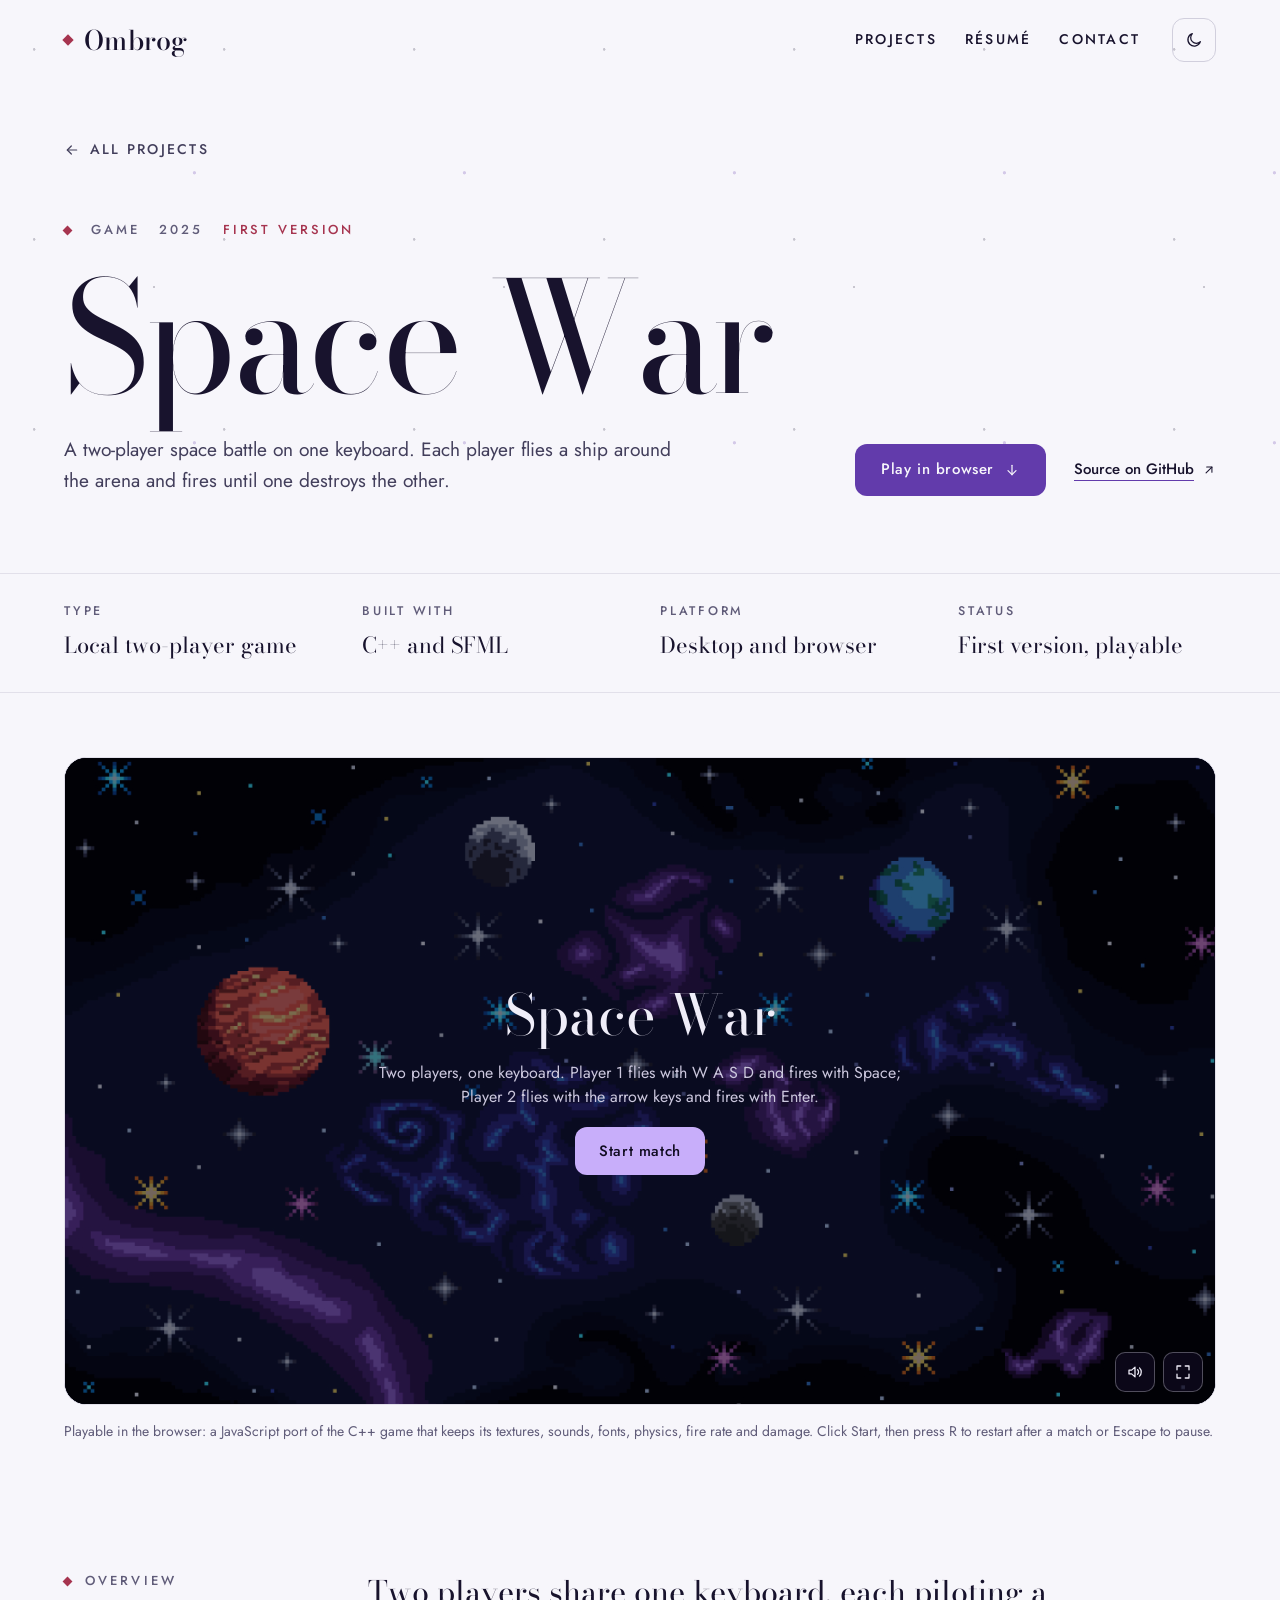
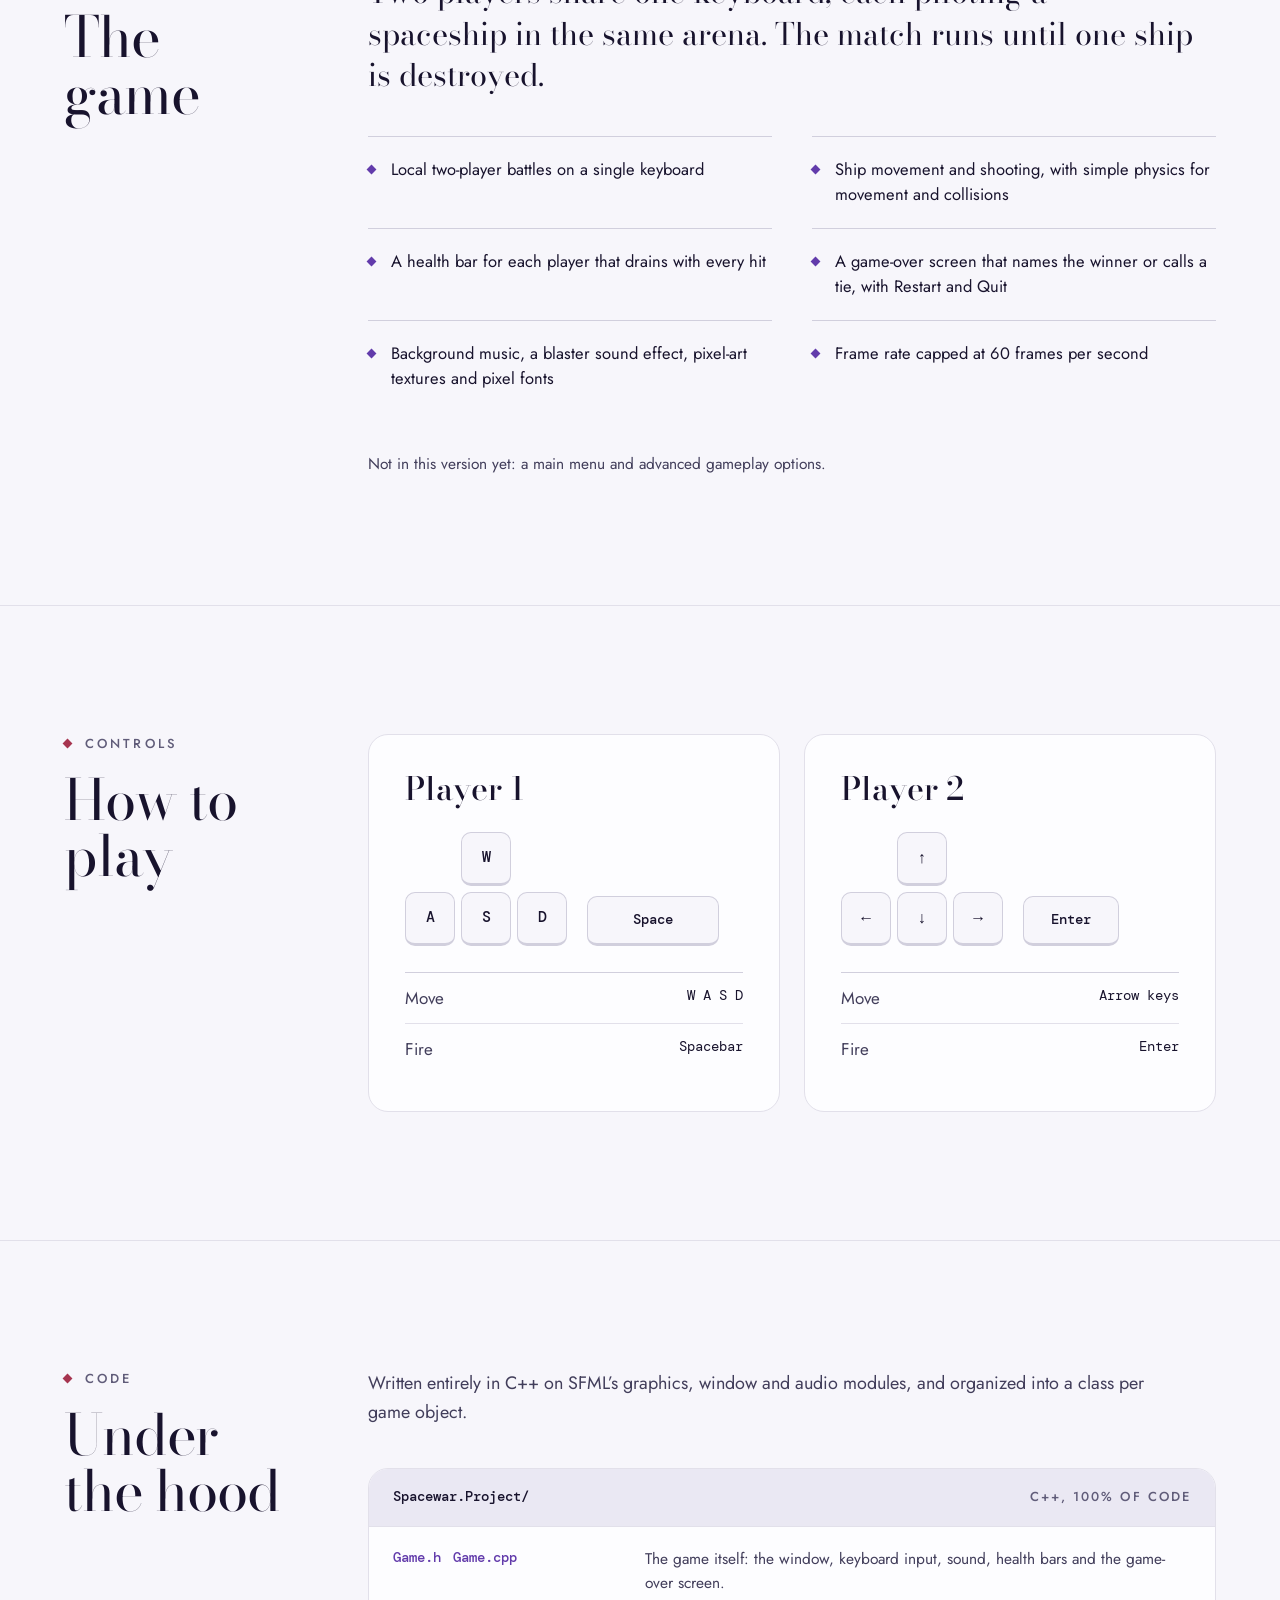
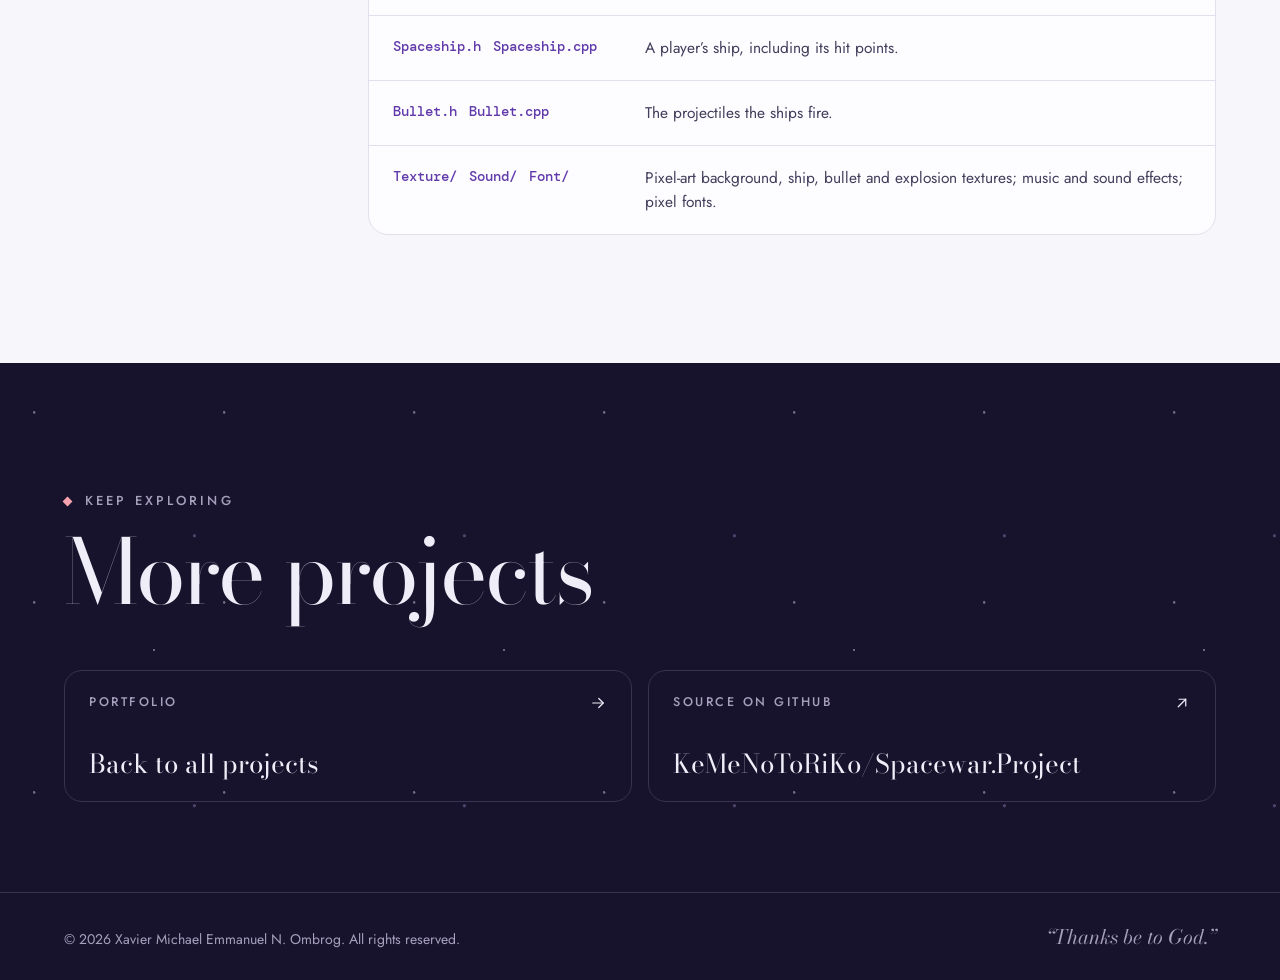
==== commit 551585f9: "Added spacewar minigame" ====
--- a/spacewar.html
+++ b/spacewar.html
@@ -27,6 +27,11 @@
 ::selection{background:var(--accent);color:var(--bg)}
 @media (max-width:600px){.mast-nav{order:3;width:100%}}
 .t-day .icon-sun,.t-night .icon-moon{display:none}
+[hidden]{display:none !important}
+.sw-tool:hover{border-color:#C8AEFA !important}
+#sw-stage:fullscreen{border-radius:0 !important;border:0 !important;background:#000 !important}
+#sw-stage:focus-visible{outline:2px solid var(--accent);outline-offset:3px}
+@media (max-width:600px){.sw-desc{display:none}#sw-stage:has(#sw-overlay:not([hidden])) .sw-tools{display:none !important}}
 </style>
 </head>
 <body>
@@ -70,10 +75,16 @@
           <h1 id="pj-title" style="margin: 0; font-family: 'Bodoni Moda', 'Bodoni 72', Didot, Georgia, serif; font-weight: 400; font-size: clamp(4rem, 12vw, 10.5rem); line-height: 0.9; letter-spacing: -0.03em">Space War</h1>
           <p style="margin: 0; max-width: 38rem; font-size: clamp(1.125rem, 1.5vw, 1.3rem); line-height: 1.6; color: var(--ink-2); text-wrap: pretty">A two-player space battle on one keyboard. Each player flies a ship around the arena and fires until one destroys the other.</p>
         </div>
-        <a class="btn" href="https://github.com/KeMeNoToRiKo/Spacewar.Project" target="_blank" rel="noopener" style="display: inline-flex; align-items: center; gap: 10px; min-height: 52px; padding: 0 26px; border-radius: 12px; background: var(--btn); color: var(--btn-ink); font-size: 15px; font-weight: 500; letter-spacing: 0.04em; transition: background-color 0.2s ease, color 0.2s ease">
-          <span>View source on GitHub</span>
-          <svg width="15" height="15" viewBox="0 0 24 24" fill="none" stroke="currentColor" stroke-width="1.8" stroke-linecap="round" stroke-linejoin="round" aria-hidden="true"><path d="M7 17L17 7"></path><path d="M8 7h9v9"></path></svg>
-        </a>
+        <div style="display: flex; flex-wrap: wrap; align-items: center; gap: 12px 28px">
+          <a class="btn" href="#play" style="display: inline-flex; align-items: center; gap: 10px; min-height: 52px; padding: 0 26px; border-radius: 12px; background: var(--btn); color: var(--btn-ink); font-size: 15px; font-weight: 500; letter-spacing: 0.04em; transition: background-color 0.2s ease, color 0.2s ease">
+            <span>Play in browser</span>
+            <svg width="16" height="16" viewBox="0 0 24 24" fill="none" stroke="currentColor" stroke-width="1.8" stroke-linecap="round" stroke-linejoin="round" aria-hidden="true"><path d="M12 5v14"></path><path d="M6 13l6 6 6-6"></path></svg>
+          </a>
+          <a href="https://github.com/KeMeNoToRiKo/Spacewar.Project" target="_blank" rel="noopener" style="display: inline-flex; align-items: center; gap: 8px; min-height: 44px; font-size: 15px; font-weight: 500; text-decoration: underline; text-decoration-thickness: 1px; text-underline-offset: 6px; text-decoration-color: var(--accent)">
+            <span>Source on GitHub</span>
+            <svg width="14" height="14" viewBox="0 0 24 24" fill="none" stroke="currentColor" stroke-width="1.8" stroke-linecap="round" stroke-linejoin="round" aria-hidden="true"><path d="M7 17L17 7"></path><path d="M8 7h9v9"></path></svg>
+          </a>
+        </div>
       </div>
     </section>
   </div>
@@ -93,7 +104,7 @@
           </div>
           <div style="display: flex; flex-direction: column; gap: 10px; padding: 28px 0 32px">
             <dt style="font-size: 12.5px; font-weight: 500; letter-spacing: 0.22em; text-transform: uppercase; color: var(--muted)">Platform</dt>
-            <dd style="margin: 0; font-family: 'Bodoni Moda', 'Bodoni 72', Didot, Georgia, serif; font-size: 22px; line-height: 1.3">Desktop, Visual Studio solution</dd>
+            <dd style="margin: 0; font-family: 'Bodoni Moda', 'Bodoni 72', Didot, Georgia, serif; font-size: 22px; line-height: 1.3">Desktop and browser</dd>
           </div>
           <div style="display: flex; flex-direction: column; gap: 10px; padding: 28px 0 32px">
             <dt style="font-size: 12.5px; font-weight: 500; letter-spacing: 0.22em; text-transform: uppercase; color: var(--muted)">Status</dt>
@@ -103,29 +114,29 @@
       </div>
     </div>
 
-    <!-- Stage -->
-    <figure style="max-width: 1280px; margin: 0 auto; padding: clamp(40px, 5vw, 64px) clamp(20px, 5vw, 64px) 0; box-sizing: border-box; display: flex; flex-direction: column; gap: 16px">
-      <div style="position: relative; aspect-ratio: 16 / 9; border-radius: 22px; overflow: hidden; background: #0B0E24; border: 1px solid var(--line-soft)">
-        <img src="assets/spacewar/Background2.jpg" alt="Space War’s pixel-art arena: a starfield with planets and nebulae, with Player 1’s ship at the lower left and Player 2’s ship at the upper right" width="1336" height="768" style="position: absolute; inset: 0; width: 100%; height: 100%; object-fit: cover; image-rendering: pixelated">
-        <img src="assets/spacewar/Spaceship.png" alt="" width="256" height="256" style="position: absolute; left: 22%; bottom: 12%; width: 11%; height: auto; image-rendering: pixelated">
-        <img src="assets/spacewar/Spaceship.png" alt="" width="256" height="256" style="position: absolute; right: 22%; top: 18%; width: 11%; height: auto; transform: rotate(180deg); image-rendering: pixelated">
-        <div aria-hidden="true" style="position: absolute; left: 1.6%; right: 1.6%; top: 3%; display: flex; justify-content: space-between; gap: 16px">
-          <div style="display: flex; flex-direction: column; gap: 6px; width: 23%">
-            <span style="font-family: 'DM Mono', ui-monospace, Menlo, monospace; font-size: clamp(9px, 1vw, 13px); font-weight: 500; letter-spacing: 0.06em; color: #FFFFFF">PLAYER 1</span>
-            <span style="display: block; height: clamp(8px, 1.4vw, 18px); border: 2px solid #FFFFFF; background: rgba(25, 25, 25, 0.78)">
-              <span style="display: block; width: 80%; height: 100%; background: #E5322D"></span>
-            </span>
-          </div>
-          <div style="display: flex; flex-direction: column; align-items: flex-end; gap: 6px; width: 23%">
-            <span style="font-family: 'DM Mono', ui-monospace, Menlo, monospace; font-size: clamp(9px, 1vw, 13px); font-weight: 500; letter-spacing: 0.06em; color: #FFFFFF">PLAYER 2</span>
-            <span style="display: block; width: 100%; height: clamp(8px, 1.4vw, 18px); border: 2px solid #FFFFFF; background: rgba(25, 25, 25, 0.78)">
-              <span style="display: block; width: 60%; height: 100%; background: #E5322D"></span>
-            </span>
-          </div>
-        </div>
-      </div>
-      <figcaption style="font-size: 14px; line-height: 1.55; color: var(--muted)">Composed from the game’s own background and ship textures, with health bars styled like its HUD. Not a gameplay capture.</figcaption>
+    <!-- Playable game (JavaScript port in assets/spacewar/game.js) -->
+    <figure id="play" style="max-width: 1280px; margin: 0 auto; padding: clamp(40px, 5vw, 64px) clamp(20px, 5vw, 64px) 0; box-sizing: border-box; display: flex; flex-direction: column; gap: 16px; scroll-margin-top: 8px">
+      <div id="sw-stage" tabindex="0" role="application" aria-roledescription="game" aria-label="Space War. Player 1 turns with A and D, thrusts with W, reverses with S and fires with Space. Player 2 uses the arrow keys and fires with Enter. R restarts after a match, Escape pauses, M mutes, F toggles full screen." style="position: relative; aspect-ratio: 16 / 9; border-radius: 22px; overflow: hidden; background: #0B0E24; border: 1px solid var(--line-soft)">
+        <canvas width="1280" height="720" aria-hidden="true" style="display: block; width: 100%; height: 100%; object-fit: contain; image-rendering: pixelated"></canvas>
+        <div id="sw-overlay" style="position: absolute; inset: 0; display: flex; flex-direction: column; align-items: center; justify-content: center; gap: clamp(10px, 1.6vw, 18px); padding: 24px; box-sizing: border-box; text-align: center; background: rgba(11, 14, 36, 0.55) url('assets/spacewar/Background2.jpg') center / cover no-repeat; background-blend-mode: multiply; color: #EFEDF8; cursor: pointer">
+          <p id="sw-overlay-title" style="margin: 0; font-family: 'Bodoni Moda', 'Bodoni 72', Didot, Georgia, serif; font-size: clamp(1.75rem, 4.6vw, 3.5rem); line-height: 1">Space War</p>
+          <p class="sw-desc" style="margin: 0; max-width: 34rem; font-size: clamp(13px, 1.4vw, 16px); line-height: 1.5; color: #CBC7DD">Two players, one keyboard. Player 1 flies with W A S D and fires with Space; Player 2 flies with the arrow keys and fires with Enter.</p>
+          <button id="sw-start" type="button" class="btn" disabled style="display: inline-flex; align-items: center; gap: 10px; min-height: 48px; padding: 0 24px; border: 0; border-radius: 12px; background: #C8AEFA; color: #100B21; font-family: inherit; font-size: 15px; font-weight: 500; letter-spacing: 0.04em; cursor: pointer; transition: background-color 0.2s ease, color 0.2s ease">Loading…</button>
+          <p id="sw-touch" hidden style="margin: 0; font-size: 13px; color: #F6A3AF">Needs a physical keyboard.</p>
+        </div>
+        <div class="sw-tools" style="position: absolute; right: 12px; bottom: 12px; display: flex; gap: 8px">
+          <button id="sw-mute" class="sw-tool" type="button" aria-pressed="false" aria-label="Mute sound (M)" title="Mute sound (M)" style="width: 40px; height: 40px; padding: 0; display: inline-flex; align-items: center; justify-content: center; border-radius: 10px; border: 1px solid rgba(239, 237, 248, 0.3); background: rgba(16, 11, 33, 0.7); color: #EFEDF8; cursor: pointer">
+            <svg data-icon="on" width="18" height="18" viewBox="0 0 24 24" fill="none" stroke="currentColor" stroke-width="1.7" stroke-linecap="round" stroke-linejoin="round" aria-hidden="true"><path d="M4 9.5h3.5L12 5.5v13l-4.5-4H4z"></path><path d="M15.5 9a4.2 4.2 0 0 1 0 6"></path><path d="M18 6.5a7.6 7.6 0 0 1 0 11"></path></svg>
+            <svg data-icon="off" hidden width="18" height="18" viewBox="0 0 24 24" fill="none" stroke="currentColor" stroke-width="1.7" stroke-linecap="round" stroke-linejoin="round" aria-hidden="true"><path d="M4 9.5h3.5L12 5.5v13l-4.5-4H4z"></path><path d="M16 9.5l5 5M21 9.5l-5 5"></path></svg>
+          </button>
+          <button id="sw-fullscreen" class="sw-tool" type="button" aria-label="Full screen (F)" title="Full screen (F)" style="width: 40px; height: 40px; padding: 0; display: inline-flex; align-items: center; justify-content: center; border-radius: 10px; border: 1px solid rgba(239, 237, 248, 0.3); background: rgba(16, 11, 33, 0.7); color: #EFEDF8; cursor: pointer">
+            <svg width="18" height="18" viewBox="0 0 24 24" fill="none" stroke="currentColor" stroke-width="1.7" stroke-linecap="round" stroke-linejoin="round" aria-hidden="true"><path d="M4 9V4h5M15 4h5v5M20 15v5h-5M9 20H4v-5"></path></svg>
+          </button>
+        </div>
+      </div>
+      <figcaption style="font-size: 14px; line-height: 1.55; color: var(--muted)">Playable in the browser: a JavaScript port of the C++ game that keeps its textures, sounds, fonts, physics, fire rate and damage. Click Start, then press R to restart after a match or Escape to pause.</figcaption>
     </figure>
+    <script src="assets/spacewar/game.js" defer></script>
 
     <!-- Overview -->
     <section aria-labelledby="overview-title" style="max-width: 1280px; margin: 0 auto; padding: clamp(80px, 10vw, 136px) clamp(20px, 5vw, 64px); box-sizing: border-box; display: flex; flex-wrap: wrap; gap: 32px 64px">
